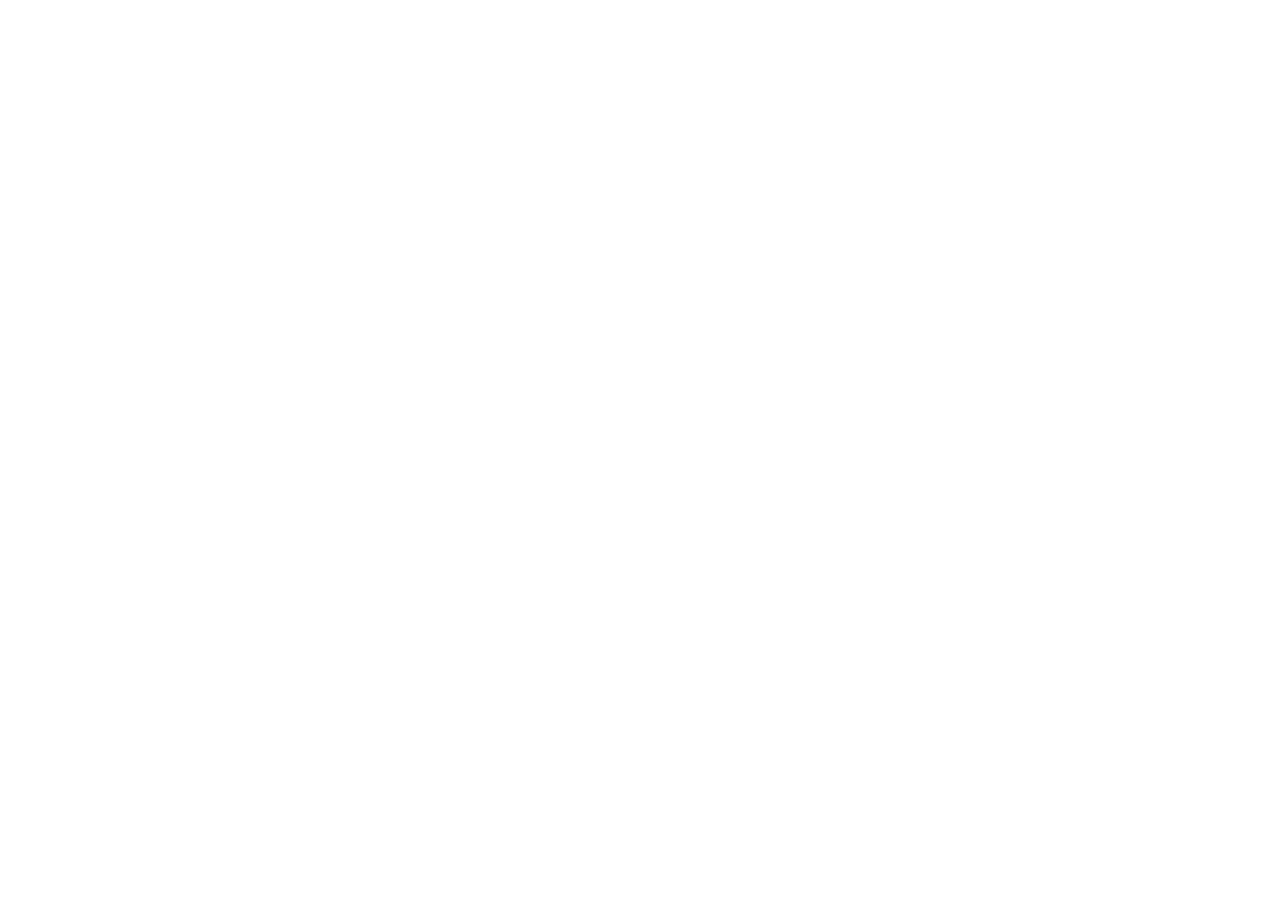
==== index.html @ 4bc70b87 "初始化大事件" ====
<!DOCTYPE html>
<html lang="en">

<head>
    <meta charset="UTF-8">
    <meta name="viewport" content="width=device-width, initial-scale=1.0">
    <title>Document</title>
</head>

<body>

</body>

</html>
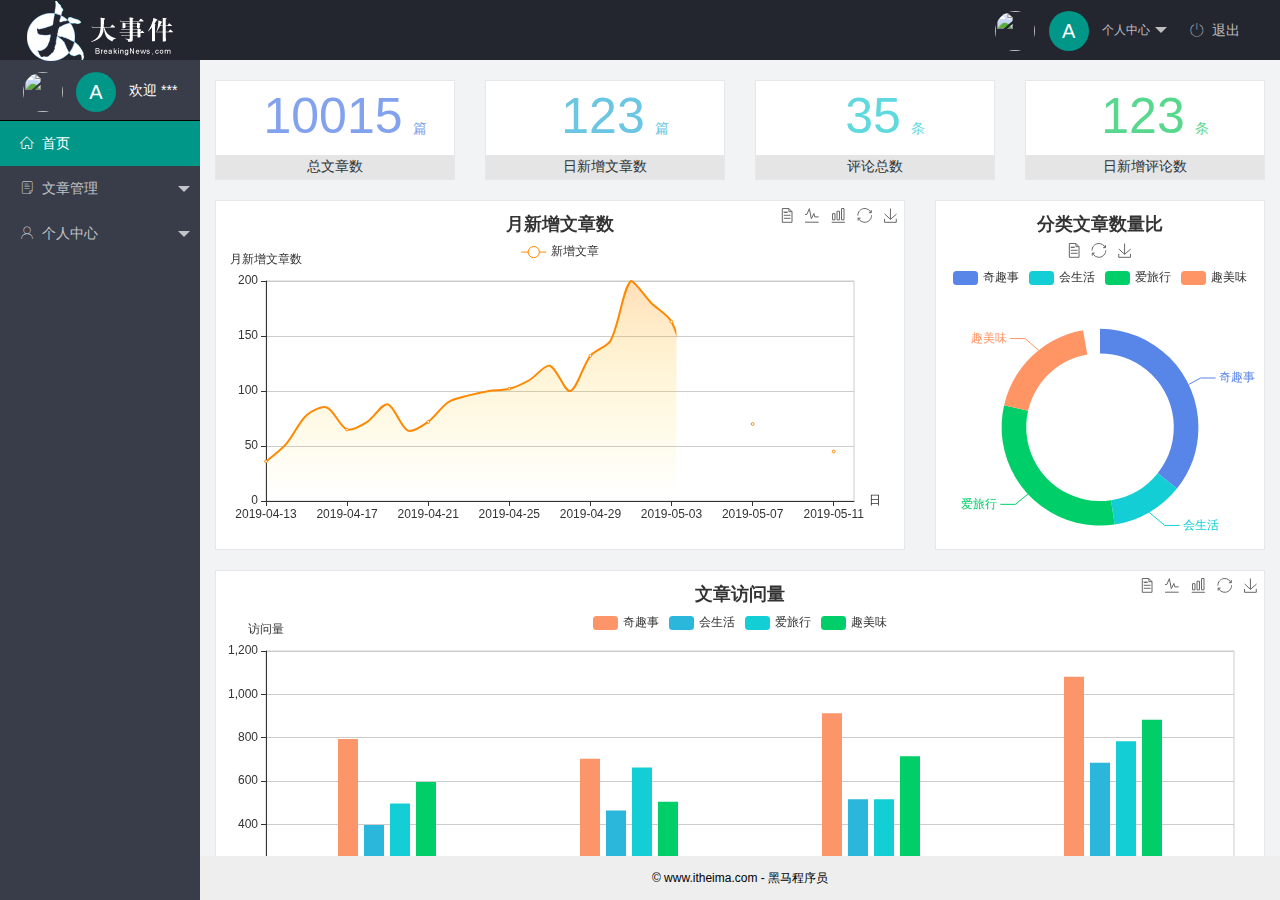
==== commit e1330668: "主页功能完成" ====
--- a/index.html
+++ b/index.html
@@ -1,14 +1,94 @@
 <!DOCTYPE html>
-<html lang="en">
+<html>
 
 <head>
-    <meta charset="UTF-8">
-    <meta name="viewport" content="width=device-width, initial-scale=1.0">
-    <title>Document</title>
+    <meta charset="utf-8">
+    <meta name="viewport" content="width=device-width, initial-scale=1, maximum-scale=1">
+    <title>layout 后台大布局 - Layui</title>
+    <link rel="stylesheet" href="/assets/fonts/iconfont.css">
+    <link rel="stylesheet" href="/assets/lib/layui/css/layui.css">
+    <link rel="stylesheet" href="/assets/css/index.css">
 </head>
 
-<body>
+<body class="layui-layout-body">
+    <div class="layui-layout layui-layout-admin">
+        <div class="layui-header">
+            <div class="layui-logo">
+                <img src="/assets/images/logo.png" alt="">
+            </div>
+            <!-- 头部区域（可配合layui已有的水平导航） -->
+            <ul class="layui-nav layui-layout-right">
+                <li class="layui-nav-item">
+                    <!-- 顶部头像区域 -->
+                    <a href="javascript:;" class="userinfo">
+                        <img src="http://t.cn/RCzsdCq" class="layui-nav-img">
+                        <span class="text-avatar">A</span> 个人中心
+                    </a>
+                    <dl class="layui-nav-child">
+                        <dd><a href="">基本资料</a></dd>
+                        <dd><a href="">更换头像</a></dd>
+                        <dd><a href="">重置密码</a></dd>
+                    </dl>
+                </li>
+                <li class="layui-nav-item">
+                    <a href="javascript:;" id="btnLogout"><span class="iconfont icon-tuichu"></span>退出</a>
+                </li>
+            </ul>
+        </div>
 
+        <div class="layui-side layui-bg-black">
+            <div class="layui-side-scroll">
+                <!-- 左侧导航区域（可配合layui已有的垂直导航） -->
+                <ul class="layui-nav layui-nav-tree" lay-shrink="all">
+                    <!-- 侧边栏头像区域 -->
+                    <div class="userinfo">
+                        <img src="http://t.cn/RCzsdCq" class="layui-nav-img">
+                        <span class="text-avatar">A</span>
+                        <span id="welcome">欢迎 ***</span>
+                    </div>
+                    <li class="layui-nav-item layui-this">
+                        <a href="/home/dashboard.html" target="fm">
+                            <span class="iconfont icon-home"></span>首页
+                        </a>
+                    </li>
+                    <li class="layui-nav-item">
+                        <a class="" href="javascript:;"><span class="iconfont icon-16"></span>文章管理</a>
+                        <dl class="layui-nav-child">
+                            <dd><a href="javascript:;"><i class="layui-icon layui-icon-app"></i>文章类别</a></dd>
+                            <dd><a href="javascript:;"><i class="layui-icon layui-icon-app"></i>文章列表</a></dd>
+                            <dd><a href="javascript:;"><i class="layui-icon layui-icon-app"></i>发表文章</a></dd>
+                        </dl>
+                    </li>
+                    <li class="layui-nav-item">
+                        <a href="javascript:;"><span class="iconfont icon-user"></span>个人中心</a>
+                        <dl class="layui-nav-child">
+                            <dd><a href="javascript:;"><i class="layui-icon layui-icon-app"></i>基本资料</a></dd>
+                            <dd><a href="javascript:;"><i class="layui-icon layui-icon-app"></i>更换头像</a></dd>
+                            <dd><a href="javascript:;"><i class="layui-icon layui-icon-app"></i>重置密码</a></dd>
+                        </dl>
+                    </li>
+                </ul>
+            </div>
+        </div>
+
+        <div class="layui-body">
+            <!-- 内容主体区域 -->
+            <iframe name="fm" src="/home/dashboard.html" frameborder="0"></iframe>
+        </div>
+
+        <div class="layui-footer">
+            <!-- 底部固定区域 -->
+            © www.itheima.com - 黑马程序员
+        </div>
+    </div>
+    <!-- 引入layui的js -->
+    <script src="/assets/lib/layui/layui.all.js"></script>
+    <!-- 引入jquery的js -->
+    <script src="/assets/lib/jquery.js"></script>
+    <!-- 引入baseAPI.js -->
+    <script src="/assets/js/baseAPI.js"></script>
+    <!-- 引入自己的js -->
+    <script src="/assets/js/index.js"></script>
 </body>
 
 </html>--- a/assets/fonts/iconfont.css
+++ b/assets/fonts/iconfont.css
@@ -0,0 +1,37 @@
+@font-face {font-family: "iconfont";
+  src: url('iconfont.eot?t=1576139966484'); /* IE9 */
+  src: url('iconfont.eot?t=1576139966484#iefix') format('embedded-opentype'), /* IE6-IE8 */
+  url('[data-uri]') format('woff2'),
+  url('iconfont.woff?t=1576139966484') format('woff'),
+  url('iconfont.ttf?t=1576139966484') format('truetype'), /* chrome, firefox, opera, Safari, Android, iOS 4.2+ */
+  url('iconfont.svg?t=1576139966484#iconfont') format('svg'); /* iOS 4.1- */
+}
+
+.iconfont {
+  font-family: "iconfont" !important;
+  font-size: 16px;
+  font-style: normal;
+  -webkit-font-smoothing: antialiased;
+  -moz-osx-font-smoothing: grayscale;
+}
+
+.icon-home:before {
+  content: "\e6a9";
+}
+
+.icon-user:before {
+  content: "\e614";
+}
+
+.icon-pinglun:before {
+  content: "\e616";
+}
+
+.icon-tuichu:before {
+  content: "\e865";
+}
+
+.icon-16:before {
+  content: "\e615";
+}
+
--- a/assets/lib/layui/css/layui.css
+++ b/assets/lib/layui/css/layui.css
@@ -0,0 +1,2 @@
+/** layui-v2.5.5 MIT License By https://www.layui.com */
+ .layui-inline,img{display:inline-block;vertical-align:middle}h1,h2,h3,h4,h5,h6{font-weight:400}.layui-edge,.layui-header,.layui-inline,.layui-main{position:relative}.layui-body,.layui-edge,.layui-elip{overflow:hidden}.layui-btn,.layui-edge,.layui-inline,img{vertical-align:middle}.layui-btn,.layui-disabled,.layui-icon,.layui-unselect{-moz-user-select:none;-webkit-user-select:none;-ms-user-select:none}.layui-elip,.layui-form-checkbox span,.layui-form-pane .layui-form-label{text-overflow:ellipsis;white-space:nowrap}.layui-breadcrumb,.layui-tree-btnGroup{visibility:hidden}blockquote,body,button,dd,div,dl,dt,form,h1,h2,h3,h4,h5,h6,input,li,ol,p,pre,td,textarea,th,ul{margin:0;padding:0;-webkit-tap-highlight-color:rgba(0,0,0,0)}a:active,a:hover{outline:0}img{border:none}li{list-style:none}table{border-collapse:collapse;border-spacing:0}h4,h5,h6{font-size:100%}button,input,optgroup,option,select,textarea{font-family:inherit;font-size:inherit;font-style:inherit;font-weight:inherit;outline:0}pre{white-space:pre-wrap;white-space:-moz-pre-wrap;white-space:-pre-wrap;white-space:-o-pre-wrap;word-wrap:break-word}body{line-height:24px;font:14px Helvetica Neue,Helvetica,PingFang SC,Tahoma,Arial,sans-serif}hr{height:1px;margin:10px 0;border:0;clear:both}a{color:#333;text-decoration:none}a:hover{color:#777}a cite{font-style:normal;*cursor:pointer}.layui-border-box,.layui-border-box *{box-sizing:border-box}.layui-box,.layui-box *{box-sizing:content-box}.layui-clear{clear:both;*zoom:1}.layui-clear:after{content:'\20';clear:both;*zoom:1;display:block;height:0}.layui-inline{*display:inline;*zoom:1}.layui-edge{display:inline-block;width:0;height:0;border-width:6px;border-style:dashed;border-color:transparent}.layui-edge-top{top:-4px;border-bottom-color:#999;border-bottom-style:solid}.layui-edge-right{border-left-color:#999;border-left-style:solid}.layui-edge-bottom{top:2px;border-top-color:#999;border-top-style:solid}.layui-edge-left{border-right-color:#999;border-right-style:solid}.layui-disabled,.layui-disabled:hover{color:#d2d2d2!important;cursor:not-allowed!important}.layui-circle{border-radius:100%}.layui-show{display:block!important}.layui-hide{display:none!important}@font-face{font-family:layui-icon;src:url(../font/iconfont.eot?v=250);src:url(../font/iconfont.eot?v=250#iefix) format('embedded-opentype'),url(../font/iconfont.woff2?v=250) format('woff2'),url(../font/iconfont.woff?v=250) format('woff'),url(../font/iconfont.ttf?v=250) format('truetype'),url(../font/iconfont.svg?v=250#layui-icon) format('svg')}.layui-icon{font-family:layui-icon!important;font-size:16px;font-style:normal;-webkit-font-smoothing:antialiased;-moz-osx-font-smoothing:grayscale}.layui-icon-reply-fill:before{content:"\e611"}.layui-icon-set-fill:before{content:"\e614"}.layui-icon-menu-fill:before{content:"\e60f"}.layui-icon-search:before{content:"\e615"}.layui-icon-share:before{content:"\e641"}.layui-icon-set-sm:before{content:"\e620"}.layui-icon-engine:before{content:"\e628"}.layui-icon-close:before{content:"\1006"}.layui-icon-close-fill:before{content:"\1007"}.layui-icon-chart-screen:before{content:"\e629"}.layui-icon-star:before{content:"\e600"}.layui-icon-circle-dot:before{content:"\e617"}.layui-icon-chat:before{content:"\e606"}.layui-icon-release:before{content:"\e609"}.layui-icon-list:before{content:"\e60a"}.layui-icon-chart:before{content:"\e62c"}.layui-icon-ok-circle:before{content:"\1005"}.layui-icon-layim-theme:before{content:"\e61b"}.layui-icon-table:before{content:"\e62d"}.layui-icon-right:before{content:"\e602"}.layui-icon-left:before{content:"\e603"}.layui-icon-cart-simple:before{content:"\e698"}.layui-icon-face-cry:before{content:"\e69c"}.layui-icon-face-smile:before{content:"\e6af"}.layui-icon-survey:before{content:"\e6b2"}.layui-icon-tree:before{content:"\e62e"}.layui-icon-upload-circle:before{content:"\e62f"}.layui-icon-add-circle:before{content:"\e61f"}.layui-icon-download-circle:before{content:"\e601"}.layui-icon-templeate-1:before{content:"\e630"}.layui-icon-util:before{content:"\e631"}.layui-icon-face-surprised:before{content:"\e664"}.layui-icon-edit:before{content:"\e642"}.layui-icon-speaker:before{content:"\e645"}.layui-icon-down:before{content:"\e61a"}.layui-icon-file:before{content:"\e621"}.layui-icon-layouts:before{content:"\e632"}.layui-icon-rate-half:before{content:"\e6c9"}.layui-icon-add-circle-fine:before{content:"\e608"}.layui-icon-prev-circle:before{content:"\e633"}.layui-icon-read:before{content:"\e705"}.layui-icon-404:before{content:"\e61c"}.layui-icon-carousel:before{content:"\e634"}.layui-icon-help:before{content:"\e607"}.layui-icon-code-circle:before{content:"\e635"}.layui-icon-water:before{content:"\e636"}.layui-icon-username:before{content:"\e66f"}.layui-icon-find-fill:before{content:"\e670"}.layui-icon-about:before{content:"\e60b"}.layui-icon-location:before{content:"\e715"}.layui-icon-up:before{content:"\e619"}.layui-icon-pause:before{content:"\e651"}.layui-icon-date:before{content:"\e637"}.layui-icon-layim-uploadfile:before{content:"\e61d"}.layui-icon-delete:before{content:"\e640"}.layui-icon-play:before{content:"\e652"}.layui-icon-top:before{content:"\e604"}.layui-icon-friends:before{content:"\e612"}.layui-icon-refresh-3:before{content:"\e9aa"}.layui-icon-ok:before{content:"\e605"}.layui-icon-layer:before{content:"\e638"}.layui-icon-face-smile-fine:before{content:"\e60c"}.layui-icon-dollar:before{content:"\e659"}.layui-icon-group:before{content:"\e613"}.layui-icon-layim-download:before{content:"\e61e"}.layui-icon-picture-fine:before{content:"\e60d"}.layui-icon-link:before{content:"\e64c"}.layui-icon-diamond:before{content:"\e735"}.layui-icon-log:before{content:"\e60e"}.layui-icon-rate-solid:before{content:"\e67a"}.layui-icon-fonts-del:before{content:"\e64f"}.layui-icon-unlink:before{content:"\e64d"}.layui-icon-fonts-clear:before{content:"\e639"}.layui-icon-triangle-r:before{content:"\e623"}.layui-icon-circle:before{content:"\e63f"}.layui-icon-radio:before{content:"\e643"}.layui-icon-align-center:before{content:"\e647"}.layui-icon-align-right:before{content:"\e648"}.layui-icon-align-left:before{content:"\e649"}.layui-icon-loading-1:before{content:"\e63e"}.layui-icon-return:before{content:"\e65c"}.layui-icon-fonts-strong:before{content:"\e62b"}.layui-icon-upload:before{content:"\e67c"}.layui-icon-dialogue:before{content:"\e63a"}.layui-icon-video:before{content:"\e6ed"}.layui-icon-headset:before{content:"\e6fc"}.layui-icon-cellphone-fine:before{content:"\e63b"}.layui-icon-add-1:before{content:"\e654"}.layui-icon-face-smile-b:before{content:"\e650"}.layui-icon-fonts-html:before{content:"\e64b"}.layui-icon-form:before{content:"\e63c"}.layui-icon-cart:before{content:"\e657"}.layui-icon-camera-fill:before{content:"\e65d"}.layui-icon-tabs:before{content:"\e62a"}.layui-icon-fonts-code:before{content:"\e64e"}.layui-icon-fire:before{content:"\e756"}.layui-icon-set:before{content:"\e716"}.layui-icon-fonts-u:before{content:"\e646"}.layui-icon-triangle-d:before{content:"\e625"}.layui-icon-tips:before{content:"\e702"}.layui-icon-picture:before{content:"\e64a"}.layui-icon-more-vertical:before{content:"\e671"}.layui-icon-flag:before{content:"\e66c"}.layui-icon-loading:before{content:"\e63d"}.layui-icon-fonts-i:before{content:"\e644"}.layui-icon-refresh-1:before{content:"\e666"}.layui-icon-rmb:before{content:"\e65e"}.layui-icon-home:before{content:"\e68e"}.layui-icon-user:before{content:"\e770"}.layui-icon-notice:before{content:"\e667"}.layui-icon-login-weibo:before{content:"\e675"}.layui-icon-voice:before{content:"\e688"}.layui-icon-upload-drag:before{content:"\e681"}.layui-icon-login-qq:before{content:"\e676"}.layui-icon-snowflake:before{content:"\e6b1"}.layui-icon-file-b:before{content:"\e655"}.layui-icon-template:before{content:"\e663"}.layui-icon-auz:before{content:"\e672"}.layui-icon-console:before{content:"\e665"}.layui-icon-app:before{content:"\e653"}.layui-icon-prev:before{content:"\e65a"}.layui-icon-website:before{content:"\e7ae"}.layui-icon-next:before{content:"\e65b"}.layui-icon-component:before{content:"\e857"}.layui-icon-more:before{content:"\e65f"}.layui-icon-login-wechat:before{content:"\e677"}.layui-icon-shrink-right:before{content:"\e668"}.layui-icon-spread-left:before{content:"\e66b"}.layui-icon-camera:before{content:"\e660"}.layui-icon-note:before{content:"\e66e"}.layui-icon-refresh:before{content:"\e669"}.layui-icon-female:before{content:"\e661"}.layui-icon-male:before{content:"\e662"}.layui-icon-password:before{content:"\e673"}.layui-icon-senior:before{content:"\e674"}.layui-icon-theme:before{content:"\e66a"}.layui-icon-tread:before{content:"\e6c5"}.layui-icon-praise:before{content:"\e6c6"}.layui-icon-star-fill:before{content:"\e658"}.layui-icon-rate:before{content:"\e67b"}.layui-icon-template-1:before{content:"\e656"}.layui-icon-vercode:before{content:"\e679"}.layui-icon-cellphone:before{content:"\e678"}.layui-icon-screen-full:before{content:"\e622"}.layui-icon-screen-restore:before{content:"\e758"}.layui-icon-cols:before{content:"\e610"}.layui-icon-export:before{content:"\e67d"}.layui-icon-print:before{content:"\e66d"}.layui-icon-slider:before{content:"\e714"}.layui-icon-addition:before{content:"\e624"}.layui-icon-subtraction:before{content:"\e67e"}.layui-icon-service:before{content:"\e626"}.layui-icon-transfer:before{content:"\e691"}.layui-main{width:1140px;margin:0 auto}.layui-header{z-index:1000;height:60px}.layui-header a:hover{transition:all .5s;-webkit-transition:all .5s}.layui-side{position:fixed;left:0;top:0;bottom:0;z-index:999;width:200px;overflow-x:hidden}.layui-side-scroll{position:relative;width:220px;height:100%;overflow-x:hidden}.layui-body{position:absolute;left:200px;right:0;top:0;bottom:0;z-index:998;width:auto;overflow-y:auto;box-sizing:border-box}.layui-layout-body{overflow:hidden}.layui-layout-admin .layui-header{background-color:#23262E}.layui-layout-admin .layui-side{top:60px;width:200px;overflow-x:hidden}.layui-layout-admin .layui-body{position:fixed;top:60px;bottom:44px}.layui-layout-admin .layui-main{width:auto;margin:0 15px}.layui-layout-admin .layui-footer{position:fixed;left:200px;right:0;bottom:0;height:44px;line-height:44px;padding:0 15px;background-color:#eee}.layui-layout-admin .layui-logo{position:absolute;left:0;top:0;width:200px;height:100%;line-height:60px;text-align:center;color:#009688;font-size:16px}.layui-layout-admin .layui-header .layui-nav{background:0 0}.layui-layout-left{position:absolute!important;left:200px;top:0}.layui-layout-right{position:absolute!important;right:0;top:0}.layui-container{position:relative;margin:0 auto;padding:0 15px;box-sizing:border-box}.layui-fluid{position:relative;margin:0 auto;padding:0 15px}.layui-row:after,.layui-row:before{content:'';display:block;clear:both}.layui-col-lg1,.layui-col-lg10,.layui-col-lg11,.layui-col-lg12,.layui-col-lg2,.layui-col-lg3,.layui-col-lg4,.layui-col-lg5,.layui-col-lg6,.layui-col-lg7,.layui-col-lg8,.layui-col-lg9,.layui-col-md1,.layui-col-md10,.layui-col-md11,.layui-col-md12,.layui-col-md2,.layui-col-md3,.layui-col-md4,.layui-col-md5,.layui-col-md6,.layui-col-md7,.layui-col-md8,.layui-col-md9,.layui-col-sm1,.layui-col-sm10,.layui-col-sm11,.layui-col-sm12,.layui-col-sm2,.layui-col-sm3,.layui-col-sm4,.layui-col-sm5,.layui-col-sm6,.layui-col-sm7,.layui-col-sm8,.layui-col-sm9,.layui-col-xs1,.layui-col-xs10,.layui-col-xs11,.layui-col-xs12,.layui-col-xs2,.layui-col-xs3,.layui-col-xs4,.layui-col-xs5,.layui-col-xs6,.layui-col-xs7,.layui-col-xs8,.layui-col-xs9{position:relative;display:block;box-sizing:border-box}.layui-col-xs1,.layui-col-xs10,.layui-col-xs11,.layui-col-xs12,.layui-col-xs2,.layui-col-xs3,.layui-col-xs4,.layui-col-xs5,.layui-col-xs6,.layui-col-xs7,.layui-col-xs8,.layui-col-xs9{float:left}.layui-col-xs1{width:8.33333333%}.layui-col-xs2{width:16.66666667%}.layui-col-xs3{width:25%}.layui-col-xs4{width:33.33333333%}.layui-col-xs5{width:41.66666667%}.layui-col-xs6{width:50%}.layui-col-xs7{width:58.33333333%}.layui-col-xs8{width:66.66666667%}.layui-col-xs9{width:75%}.layui-col-xs10{width:83.33333333%}.layui-col-xs11{width:91.66666667%}.layui-col-xs12{width:100%}.layui-col-xs-offset1{margin-left:8.33333333%}.layui-col-xs-offset2{margin-left:16.66666667%}.layui-col-xs-offset3{margin-left:25%}.layui-col-xs-offset4{margin-left:33.33333333%}.layui-col-xs-offset5{margin-left:41.66666667%}.layui-col-xs-offset6{margin-left:50%}.layui-col-xs-offset7{margin-left:58.33333333%}.layui-col-xs-offset8{margin-left:66.66666667%}.layui-col-xs-offset9{margin-left:75%}.layui-col-xs-offset10{margin-left:83.33333333%}.layui-col-xs-offset11{margin-left:91.66666667%}.layui-col-xs-offset12{margin-left:100%}@media screen and (max-width:768px){.layui-hide-xs{display:none!important}.layui-show-xs-block{display:block!important}.layui-show-xs-inline{display:inline!important}.layui-show-xs-inline-block{display:inline-block!important}}@media screen and (min-width:768px){.layui-container{width:750px}.layui-hide-sm{display:none!important}.layui-show-sm-block{display:block!important}.layui-show-sm-inline{display:inline!important}.layui-show-sm-inline-block{display:inline-block!important}.layui-col-sm1,.layui-col-sm10,.layui-col-sm11,.layui-col-sm12,.layui-col-sm2,.layui-col-sm3,.layui-col-sm4,.layui-col-sm5,.layui-col-sm6,.layui-col-sm7,.layui-col-sm8,.layui-col-sm9{float:left}.layui-col-sm1{width:8.33333333%}.layui-col-sm2{width:16.66666667%}.layui-col-sm3{width:25%}.layui-col-sm4{width:33.33333333%}.layui-col-sm5{width:41.66666667%}.layui-col-sm6{width:50%}.layui-col-sm7{width:58.33333333%}.layui-col-sm8{width:66.66666667%}.layui-col-sm9{width:75%}.layui-col-sm10{width:83.33333333%}.layui-col-sm11{width:91.66666667%}.layui-col-sm12{width:100%}.layui-col-sm-offset1{margin-left:8.33333333%}.layui-col-sm-offset2{margin-left:16.66666667%}.layui-col-sm-offset3{margin-left:25%}.layui-col-sm-offset4{margin-left:33.33333333%}.layui-col-sm-offset5{margin-left:41.66666667%}.layui-col-sm-offset6{margin-left:50%}.layui-col-sm-offset7{margin-left:58.33333333%}.layui-col-sm-offset8{margin-left:66.66666667%}.layui-col-sm-offset9{margin-left:75%}.layui-col-sm-offset10{margin-left:83.33333333%}.layui-col-sm-offset11{margin-left:91.66666667%}.layui-col-sm-offset12{margin-left:100%}}@media screen and (min-width:992px){.layui-container{width:970px}.layui-hide-md{display:none!important}.layui-show-md-block{display:block!important}.layui-show-md-inline{display:inline!important}.layui-show-md-inline-block{display:inline-block!important}.layui-col-md1,.layui-col-md10,.layui-col-md11,.layui-col-md12,.layui-col-md2,.layui-col-md3,.layui-col-md4,.layui-col-md5,.layui-col-md6,.layui-col-md7,.layui-col-md8,.layui-col-md9{float:left}.layui-col-md1{width:8.33333333%}.layui-col-md2{width:16.66666667%}.layui-col-md3{width:25%}.layui-col-md4{width:33.33333333%}.layui-col-md5{width:41.66666667%}.layui-col-md6{width:50%}.layui-col-md7{width:58.33333333%}.layui-col-md8{width:66.66666667%}.layui-col-md9{width:75%}.layui-col-md10{width:83.33333333%}.layui-col-md11{width:91.66666667%}.layui-col-md12{width:100%}.layui-col-md-offset1{margin-left:8.33333333%}.layui-col-md-offset2{margin-left:16.66666667%}.layui-col-md-offset3{margin-left:25%}.layui-col-md-offset4{margin-left:33.33333333%}.layui-col-md-offset5{margin-left:41.66666667%}.layui-col-md-offset6{margin-left:50%}.layui-col-md-offset7{margin-left:58.33333333%}.layui-col-md-offset8{margin-left:66.66666667%}.layui-col-md-offset9{margin-left:75%}.layui-col-md-offset10{margin-left:83.33333333%}.layui-col-md-offset11{margin-left:91.66666667%}.layui-col-md-offset12{margin-left:100%}}@media screen and (min-width:1200px){.layui-container{width:1170px}.layui-hide-lg{display:none!important}.layui-show-lg-block{display:block!important}.layui-show-lg-inline{display:inline!important}.layui-show-lg-inline-block{display:inline-block!important}.layui-col-lg1,.layui-col-lg10,.layui-col-lg11,.layui-col-lg12,.layui-col-lg2,.layui-col-lg3,.layui-col-lg4,.layui-col-lg5,.layui-col-lg6,.layui-col-lg7,.layui-col-lg8,.layui-col-lg9{float:left}.layui-col-lg1{width:8.33333333%}.layui-col-lg2{width:16.66666667%}.layui-col-lg3{width:25%}.layui-col-lg4{width:33.33333333%}.layui-col-lg5{width:41.66666667%}.layui-col-lg6{width:50%}.layui-col-lg7{width:58.33333333%}.layui-col-lg8{width:66.66666667%}.layui-col-lg9{width:75%}.layui-col-lg10{width:83.33333333%}.layui-col-lg11{width:91.66666667%}.layui-col-lg12{width:100%}.layui-col-lg-offset1{margin-left:8.33333333%}.layui-col-lg-offset2{margin-left:16.66666667%}.layui-col-lg-offset3{margin-left:25%}.layui-col-lg-offset4{margin-left:33.33333333%}.layui-col-lg-offset5{margin-left:41.66666667%}.layui-col-lg-offset6{margin-left:50%}.layui-col-lg-offset7{margin-left:58.33333333%}.layui-col-lg-offset8{margin-left:66.66666667%}.layui-col-lg-offset9{margin-left:75%}.layui-col-lg-offset10{margin-left:83.33333333%}.layui-col-lg-offset11{margin-left:91.66666667%}.layui-col-lg-offset12{margin-left:100%}}.layui-col-space1{margin:-.5px}.layui-col-space1>*{padding:.5px}.layui-col-space3{margin:-1.5px}.layui-col-space3>*{padding:1.5px}.layui-col-space5{margin:-2.5px}.layui-col-space5>*{padding:2.5px}.layui-col-space8{margin:-3.5px}.layui-col-space8>*{padding:3.5px}.layui-col-space10{margin:-5px}.layui-col-space10>*{padding:5px}.layui-col-space12{margin:-6px}.layui-col-space12>*{padding:6px}.layui-col-space15{margin:-7.5px}.layui-col-space15>*{padding:7.5px}.layui-col-space18{margin:-9px}.layui-col-space18>*{padding:9px}.layui-col-space20{margin:-10px}.layui-col-space20>*{padding:10px}.layui-col-space22{margin:-11px}.layui-col-space22>*{padding:11px}.layui-col-space25{margin:-12.5px}.layui-col-space25>*{padding:12.5px}.layui-col-space30{margin:-15px}.layui-col-space30>*{padding:15px}.layui-btn,.layui-input,.layui-select,.layui-textarea,.layui-upload-button{outline:0;-webkit-appearance:none;transition:all .3s;-webkit-transition:all .3s;box-sizing:border-box}.layui-elem-quote{margin-bottom:10px;padding:15px;line-height:22px;border-left:5px solid #009688;border-radius:0 2px 2px 0;background-color:#f2f2f2}.layui-quote-nm{border-style:solid;border-width:1px 1px 1px 5px;background:0 0}.layui-elem-field{margin-bottom:10px;padding:0;border-width:1px;border-style:solid}.layui-elem-field legend{margin-left:20px;padding:0 10px;font-size:20px;font-weight:300}.layui-field-title{margin:10px 0 20px;border-width:1px 0 0}.layui-field-box{padding:10px 15px}.layui-field-title .layui-field-box{padding:10px 0}.layui-progress{position:relative;height:6px;border-radius:20px;background-color:#e2e2e2}.layui-progress-bar{position:absolute;left:0;top:0;width:0;max-width:100%;height:6px;border-radius:20px;text-align:right;background-color:#5FB878;transition:all .3s;-webkit-transition:all .3s}.layui-progress-big,.layui-progress-big .layui-progress-bar{height:18px;line-height:18px}.layui-progress-text{position:relative;top:-20px;line-height:18px;font-size:12px;color:#666}.layui-progress-big .layui-progress-text{position:static;padding:0 10px;color:#fff}.layui-collapse{border-width:1px;border-style:solid;border-radius:2px}.layui-colla-content,.layui-colla-item{border-top-width:1px;border-top-style:solid}.layui-colla-item:first-child{border-top:none}.layui-colla-title{position:relative;height:42px;line-height:42px;padding:0 15px 0 35px;color:#333;background-color:#f2f2f2;cursor:pointer;font-size:14px;overflow:hidden}.layui-colla-content{display:none;padding:10px 15px;line-height:22px;color:#666}.layui-colla-icon{position:absolute;left:15px;top:0;font-size:14px}.layui-card{margin-bottom:15px;border-radius:2px;background-color:#fff;box-shadow:0 1px 2px 0 rgba(0,0,0,.05)}.layui-card:last-child{margin-bottom:0}.layui-card-header{position:relative;height:42px;line-height:42px;padding:0 15px;border-bottom:1px solid #f6f6f6;color:#333;border-radius:2px 2px 0 0;font-size:14px}.layui-bg-black,.layui-bg-blue,.layui-bg-cyan,.layui-bg-green,.layui-bg-orange,.layui-bg-red{color:#fff!important}.layui-card-body{position:relative;padding:10px 15px;line-height:24px}.layui-card-body[pad15]{padding:15px}.layui-card-body[pad20]{padding:20px}.layui-card-body .layui-table{margin:5px 0}.layui-card .layui-tab{margin:0}.layui-panel-window{position:relative;padding:15px;border-radius:0;border-top:5px solid #E6E6E6;background-color:#fff}.layui-auxiliar-moving{position:fixed;left:0;right:0;top:0;bottom:0;width:100%;height:100%;background:0 0;z-index:9999999999}.layui-form-label,.layui-form-mid,.layui-form-select,.layui-input-block,.layui-input-inline,.layui-textarea{position:relative}.layui-bg-red{background-color:#FF5722!important}.layui-bg-orange{background-color:#FFB800!important}.layui-bg-green{background-color:#009688!important}.layui-bg-cyan{background-color:#2F4056!important}.layui-bg-blue{background-color:#1E9FFF!important}.layui-bg-black{background-color:#393D49!important}.layui-bg-gray{background-color:#eee!important;color:#666!important}.layui-badge-rim,.layui-colla-content,.layui-colla-item,.layui-collapse,.layui-elem-field,.layui-form-pane .layui-form-item[pane],.layui-form-pane .layui-form-label,.layui-input,.layui-layedit,.layui-layedit-tool,.layui-quote-nm,.layui-select,.layui-tab-bar,.layui-tab-card,.layui-tab-title,.layui-tab-title .layui-this:after,.layui-textarea{border-color:#e6e6e6}.layui-timeline-item:before,hr{background-color:#e6e6e6}.layui-text{line-height:22px;font-size:14px;color:#666}.layui-text h1,.layui-text h2,.layui-text h3{font-weight:500;color:#333}.layui-text h1{font-size:30px}.layui-text h2{font-size:24px}.layui-text h3{font-size:18px}.layui-text a:not(.layui-btn){color:#01AAED}.layui-text a:not(.layui-btn):hover{text-decoration:underline}.layui-text ul{padding:5px 0 5px 15px}.layui-text ul li{margin-top:5px;list-style-type:disc}.layui-text em,.layui-word-aux{color:#999!important;padding:0 5px!important}.layui-btn{display:inline-block;height:38px;line-height:38px;padding:0 18px;background-color:#009688;color:#fff;white-space:nowrap;text-align:center;font-size:14px;border:none;border-radius:2px;cursor:pointer}.layui-btn:hover{opacity:.8;filter:alpha(opacity=80);color:#fff}.layui-btn:active{opacity:1;filter:alpha(opacity=100)}.layui-btn+.layui-btn{margin-left:10px}.layui-btn-container{font-size:0}.layui-btn-container .layui-btn{margin-right:10px;margin-bottom:10px}.layui-btn-container .layui-btn+.layui-btn{margin-left:0}.layui-table .layui-btn-container .layui-btn{margin-bottom:9px}.layui-btn-radius{border-radius:100px}.layui-btn .layui-icon{margin-right:3px;font-size:18px;vertical-align:bottom;vertical-align:middle\9}.layui-btn-primary{border:1px solid #C9C9C9;background-color:#fff;color:#555}.layui-btn-primary:hover{border-color:#009688;color:#333}.layui-btn-normal{background-color:#1E9FFF}.layui-btn-warm{background-color:#FFB800}.layui-btn-danger{background-color:#FF5722}.layui-btn-checked{background-color:#5FB878}.layui-btn-disabled,.layui-btn-disabled:active,.layui-btn-disabled:hover{border:1px solid #e6e6e6;background-color:#FBFBFB;color:#C9C9C9;cursor:not-allowed;opacity:1}.layui-btn-lg{height:44px;line-height:44px;padding:0 25px;font-size:16px}.layui-btn-sm{height:30px;line-height:30px;padding:0 10px;font-size:12px}.layui-btn-sm i{font-size:16px!important}.layui-btn-xs{height:22px;line-height:22px;padding:0 5px;font-size:12px}.layui-btn-xs i{font-size:14px!important}.layui-btn-group{display:inline-block;vertical-align:middle;font-size:0}.layui-btn-group .layui-btn{margin-left:0!important;margin-right:0!important;border-left:1px solid rgba(255,255,255,.5);border-radius:0}.layui-btn-group .layui-btn-primary{border-left:none}.layui-btn-group .layui-btn-primary:hover{border-color:#C9C9C9;color:#009688}.layui-btn-group .layui-btn:first-child{border-left:none;border-radius:2px 0 0 2px}.layui-btn-group .layui-btn-primary:first-child{border-left:1px solid #c9c9c9}.layui-btn-group .layui-btn:last-child{border-radius:0 2px 2px 0}.layui-btn-group .layui-btn+.layui-btn{margin-left:0}.layui-btn-group+.layui-btn-group{margin-left:10px}.layui-btn-fluid{width:100%}.layui-input,.layui-select,.layui-textarea{height:38px;line-height:1.3;line-height:38px\9;border-width:1px;border-style:solid;background-color:#fff;border-radius:2px}.layui-input::-webkit-input-placeholder,.layui-select::-webkit-input-placeholder,.layui-textarea::-webkit-input-placeholder{line-height:1.3}.layui-input,.layui-textarea{display:block;width:100%;padding-left:10px}.layui-input:hover,.layui-textarea:hover{border-color:#D2D2D2!important}.layui-input:focus,.layui-textarea:focus{border-color:#C9C9C9!important}.layui-textarea{min-height:100px;height:auto;line-height:20px;padding:6px 10px;resize:vertical}.layui-select{padding:0 10px}.layui-form input[type=checkbox],.layui-form input[type=radio],.layui-form select{display:none}.layui-form [lay-ignore]{display:initial}.layui-form-item{margin-bottom:15px;clear:both;*zoom:1}.layui-form-item:after{content:'\20';clear:both;*zoom:1;display:block;height:0}.layui-form-label{float:left;display:block;padding:9px 15px;width:80px;font-weight:400;line-height:20px;text-align:right}.layui-form-label-col{display:block;float:none;padding:9px 0;line-height:20px;text-align:left}.layui-form-item .layui-inline{margin-bottom:5px;margin-right:10px}.layui-input-block{margin-left:110px;min-height:36px}.layui-input-inline{display:inline-block;vertical-align:middle}.layui-form-item .layui-input-inline{float:left;width:190px;margin-right:10px}.layui-form-text .layui-input-inline{width:auto}.layui-form-mid{float:left;display:block;padding:9px 0!important;line-height:20px;margin-right:10px}.layui-form-danger+.layui-form-select .layui-input,.layui-form-danger:focus{border-color:#FF5722!important}.layui-form-select .layui-input{padding-right:30px;cursor:pointer}.layui-form-select .layui-edge{position:absolute;right:10px;top:50%;margin-top:-3px;cursor:pointer;border-width:6px;border-top-color:#c2c2c2;border-top-style:solid;transition:all .3s;-webkit-transition:all .3s}.layui-form-select dl{display:none;position:absolute;left:0;top:42px;padding:5px 0;z-index:899;min-width:100%;border:1px solid #d2d2d2;max-height:300px;overflow-y:auto;background-color:#fff;border-radius:2px;box-shadow:0 2px 4px rgba(0,0,0,.12);box-sizing:border-box}.layui-form-select dl dd,.layui-form-select dl dt{padding:0 10px;line-height:36px;white-space:nowrap;overflow:hidden;text-overflow:ellipsis}.layui-form-select dl dt{font-size:12px;color:#999}.layui-form-select dl dd{cursor:pointer}.layui-form-select dl dd:hover{background-color:#f2f2f2;-webkit-transition:.5s all;transition:.5s all}.layui-form-select .layui-select-group dd{padding-left:20px}.layui-form-select dl dd.layui-select-tips{padding-left:10px!important;color:#999}.layui-form-select dl dd.layui-this{background-color:#5FB878;color:#fff}.layui-form-checkbox,.layui-form-select dl dd.layui-disabled{background-color:#fff}.layui-form-selected dl{display:block}.layui-form-checkbox,.layui-form-checkbox *,.layui-form-switch{display:inline-block;vertical-align:middle}.layui-form-selected .layui-edge{margin-top:-9px;-webkit-transform:rotate(180deg);transform:rotate(180deg);margin-top:-3px\9}:root .layui-form-selected .layui-edge{margin-top:-9px\0/IE9}.layui-form-selectup dl{top:auto;bottom:42px}.layui-select-none{margin:5px 0;text-align:center;color:#999}.layui-select-disabled .layui-disabled{border-color:#eee!important}.layui-select-disabled .layui-edge{border-top-color:#d2d2d2}.layui-form-checkbox{position:relative;height:30px;line-height:30px;margin-right:10px;padding-right:30px;cursor:pointer;font-size:0;-webkit-transition:.1s linear;transition:.1s linear;box-sizing:border-box}.layui-form-checkbox span{padding:0 10px;height:100%;font-size:14px;border-radius:2px 0 0 2px;background-color:#d2d2d2;color:#fff;overflow:hidden}.layui-form-checkbox:hover span{background-color:#c2c2c2}.layui-form-checkbox i{position:absolute;right:0;top:0;width:30px;height:28px;border:1px solid #d2d2d2;border-left:none;border-radius:0 2px 2px 0;color:#fff;font-size:20px;text-align:center}.layui-form-checkbox:hover i{border-color:#c2c2c2;color:#c2c2c2}.layui-form-checked,.layui-form-checked:hover{border-color:#5FB878}.layui-form-checked span,.layui-form-checked:hover span{background-color:#5FB878}.layui-form-checked i,.layui-form-checked:hover i{color:#5FB878}.layui-form-item .layui-form-checkbox{margin-top:4px}.layui-form-checkbox[lay-skin=primary]{height:auto!important;line-height:normal!important;min-width:18px;min-height:18px;border:none!important;margin-right:0;padding-left:28px;padding-right:0;background:0 0}.layui-form-checkbox[lay-skin=primary] span{padding-left:0;padding-right:15px;line-height:18px;background:0 0;color:#666}.layui-form-checkbox[lay-skin=primary] i{right:auto;left:0;width:16px;height:16px;line-height:16px;border:1px solid #d2d2d2;font-size:12px;border-radius:2px;background-color:#fff;-webkit-transition:.1s linear;transition:.1s linear}.layui-form-checkbox[lay-skin=primary]:hover i{border-color:#5FB878;color:#fff}.layui-form-checked[lay-skin=primary] i{border-color:#5FB878!important;background-color:#5FB878;color:#fff}.layui-checkbox-disbaled[lay-skin=primary] span{background:0 0!important;color:#c2c2c2}.layui-checkbox-disbaled[lay-skin=primary]:hover i{border-color:#d2d2d2}.layui-form-item .layui-form-checkbox[lay-skin=primary]{margin-top:10px}.layui-form-switch{position:relative;height:22px;line-height:22px;min-width:35px;padding:0 5px;margin-top:8px;border:1px solid #d2d2d2;border-radius:20px;cursor:pointer;background-color:#fff;-webkit-transition:.1s linear;transition:.1s linear}.layui-form-switch i{position:absolute;left:5px;top:3px;width:16px;height:16px;border-radius:20px;background-color:#d2d2d2;-webkit-transition:.1s linear;transition:.1s linear}.layui-form-switch em{position:relative;top:0;width:25px;margin-left:21px;padding:0!important;text-align:center!important;color:#999!important;font-style:normal!important;font-size:12px}.layui-form-onswitch{border-color:#5FB878;background-color:#5FB878}.layui-checkbox-disbaled,.layui-checkbox-disbaled i{border-color:#e2e2e2!important}.layui-form-onswitch i{left:100%;margin-left:-21px;background-color:#fff}.layui-form-onswitch em{margin-left:5px;margin-right:21px;color:#fff!important}.layui-checkbox-disbaled span{background-color:#e2e2e2!important}.layui-checkbox-disbaled:hover i{color:#fff!important}[lay-radio]{display:none}.layui-form-radio,.layui-form-radio *{display:inline-block;vertical-align:middle}.layui-form-radio{line-height:28px;margin:6px 10px 0 0;padding-right:10px;cursor:pointer;font-size:0}.layui-form-radio *{font-size:14px}.layui-form-radio>i{margin-right:8px;font-size:22px;color:#c2c2c2}.layui-form-radio>i:hover,.layui-form-radioed>i{color:#5FB878}.layui-radio-disbaled>i{color:#e2e2e2!important}.layui-form-pane .layui-form-label{width:110px;padding:8px 15px;height:38px;line-height:20px;border-width:1px;border-style:solid;border-radius:2px 0 0 2px;text-align:center;background-color:#FBFBFB;overflow:hidden;box-sizing:border-box}.layui-form-pane .layui-input-inline{margin-left:-1px}.layui-form-pane .layui-input-block{margin-left:110px;left:-1px}.layui-form-pane .layui-input{border-radius:0 2px 2px 0}.layui-form-pane .layui-form-text .layui-form-label{float:none;width:100%;border-radius:2px;box-sizing:border-box;text-align:left}.layui-form-pane .layui-form-text .layui-input-inline{display:block;margin:0;top:-1px;clear:both}.layui-form-pane .layui-form-text .layui-input-block{margin:0;left:0;top:-1px}.layui-form-pane .layui-form-text .layui-textarea{min-height:100px;border-radius:0 0 2px 2px}.layui-form-pane .layui-form-checkbox{margin:4px 0 4px 10px}.layui-form-pane .layui-form-radio,.layui-form-pane .layui-form-switch{margin-top:6px;margin-left:10px}.layui-form-pane .layui-form-item[pane]{position:relative;border-width:1px;border-style:solid}.layui-form-pane .layui-form-item[pane] .layui-form-label{position:absolute;left:0;top:0;height:100%;border-width:0 1px 0 0}.layui-form-pane .layui-form-item[pane] .layui-input-inline{margin-left:110px}@media screen and (max-width:450px){.layui-form-item .layui-form-label{text-overflow:ellipsis;overflow:hidden;white-space:nowrap}.layui-form-item .layui-inline{display:block;margin-right:0;margin-bottom:20px;clear:both}.layui-form-item .layui-inline:after{content:'\20';clear:both;display:block;height:0}.layui-form-item .layui-input-inline{display:block;float:none;left:-3px;width:auto;margin:0 0 10px 112px}.layui-form-item .layui-input-inline+.layui-form-mid{margin-left:110px;top:-5px;padding:0}.layui-form-item .layui-form-checkbox{margin-right:5px;margin-bottom:5px}}.layui-layedit{border-width:1px;border-style:solid;border-radius:2px}.layui-layedit-tool{padding:3px 5px;border-bottom-width:1px;border-bottom-style:solid;font-size:0}.layedit-tool-fixed{position:fixed;top:0;border-top:1px solid #e2e2e2}.layui-layedit-tool .layedit-tool-mid,.layui-layedit-tool .layui-icon{display:inline-block;vertical-align:middle;text-align:center;font-size:14px}.layui-layedit-tool .layui-icon{position:relative;width:32px;height:30px;line-height:30px;margin:3px 5px;color:#777;cursor:pointer;border-radius:2px}.layui-layedit-tool .layui-icon:hover{color:#393D49}.layui-layedit-tool .layui-icon:active{color:#000}.layui-layedit-tool .layedit-tool-active{background-color:#e2e2e2;color:#000}.layui-layedit-tool .layui-disabled,.layui-layedit-tool .layui-disabled:hover{color:#d2d2d2;cursor:not-allowed}.layui-layedit-tool .layedit-tool-mid{width:1px;height:18px;margin:0 10px;background-color:#d2d2d2}.layedit-tool-html{width:50px!important;font-size:30px!important}.layedit-tool-b,.layedit-tool-code,.layedit-tool-help{font-size:16px!important}.layedit-tool-d,.layedit-tool-face,.layedit-tool-image,.layedit-tool-unlink{font-size:18px!important}.layedit-tool-image input{position:absolute;font-size:0;left:0;top:0;width:100%;height:100%;opacity:.01;filter:Alpha(opacity=1);cursor:pointer}.layui-layedit-iframe iframe{display:block;width:100%}#LAY_layedit_code{overflow:hidden}.layui-laypage{display:inline-block;*display:inline;*zoom:1;vertical-align:middle;margin:10px 0;font-size:0}.layui-laypage>a:first-child,.layui-laypage>a:first-child em{border-radius:2px 0 0 2px}.layui-laypage>a:last-child,.layui-laypage>a:last-child em{border-radius:0 2px 2px 0}.layui-laypage>:first-child{margin-left:0!important}.layui-laypage>:last-child{margin-right:0!important}.layui-laypage a,.layui-laypage button,.layui-laypage input,.layui-laypage select,.layui-laypage span{border:1px solid #e2e2e2}.layui-laypage a,.layui-laypage span{display:inline-block;*display:inline;*zoom:1;vertical-align:middle;padding:0 15px;height:28px;line-height:28px;margin:0 -1px 5px 0;background-color:#fff;color:#333;font-size:12px}.layui-flow-more a *,.layui-laypage input,.layui-table-view select[lay-ignore]{display:inline-block}.layui-laypage a:hover{color:#009688}.layui-laypage em{font-style:normal}.layui-laypage .layui-laypage-spr{color:#999;font-weight:700}.layui-laypage a{text-decoration:none}.layui-laypage .layui-laypage-curr{position:relative}.layui-laypage .layui-laypage-curr em{position:relative;color:#fff}.layui-laypage .layui-laypage-curr .layui-laypage-em{position:absolute;left:-1px;top:-1px;padding:1px;width:100%;height:100%;background-color:#009688}.layui-laypage-em{border-radius:2px}.layui-laypage-next em,.layui-laypage-prev em{font-family:Sim sun;font-size:16px}.layui-laypage .layui-laypage-count,.layui-laypage .layui-laypage-limits,.layui-laypage .layui-laypage-refresh,.layui-laypage .layui-laypage-skip{margin-left:10px;margin-right:10px;padding:0;border:none}.layui-laypage .layui-laypage-limits,.layui-laypage .layui-laypage-refresh{vertical-align:top}.layui-laypage .layui-laypage-refresh i{font-size:18px;cursor:pointer}.layui-laypage select{height:22px;padding:3px;border-radius:2px;cursor:pointer}.layui-laypage .layui-laypage-skip{height:30px;line-height:30px;color:#999}.layui-laypage button,.layui-laypage input{height:30px;line-height:30px;border-radius:2px;vertical-align:top;background-color:#fff;box-sizing:border-box}.layui-laypage input{width:40px;margin:0 10px;padding:0 3px;text-align:center}.layui-laypage input:focus,.layui-laypage select:focus{border-color:#009688!important}.layui-laypage button{margin-left:10px;padding:0 10px;cursor:pointer}.layui-table,.layui-table-view{margin:10px 0}.layui-flow-more{margin:10px 0;text-align:center;color:#999;font-size:14px}.layui-flow-more a{height:32px;line-height:32px}.layui-flow-more a *{vertical-align:top}.layui-flow-more a cite{padding:0 20px;border-radius:3px;background-color:#eee;color:#333;font-style:normal}.layui-flow-more a cite:hover{opacity:.8}.layui-flow-more a i{font-size:30px;color:#737383}.layui-table{width:100%;background-color:#fff;color:#666}.layui-table tr{transition:all .3s;-webkit-transition:all .3s}.layui-table th{text-align:left;font-weight:400}.layui-table tbody tr:hover,.layui-table thead tr,.layui-table-click,.layui-table-header,.layui-table-hover,.layui-table-mend,.layui-table-patch,.layui-table-tool,.layui-table-total,.layui-table-total tr,.layui-table[lay-even] tr:nth-child(even){background-color:#f2f2f2}.layui-table td,.layui-table th,.layui-table-col-set,.layui-table-fixed-r,.layui-table-grid-down,.layui-table-header,.layui-table-page,.layui-table-tips-main,.layui-table-tool,.layui-table-total,.layui-table-view,.layui-table[lay-skin=line],.layui-table[lay-skin=row]{border-width:1px;border-style:solid;border-color:#e6e6e6}.layui-table td,.layui-table th{position:relative;padding:9px 15px;min-height:20px;line-height:20px;font-size:14px}.layui-table[lay-skin=line] td,.layui-table[lay-skin=line] th{border-width:0 0 1px}.layui-table[lay-skin=row] td,.layui-table[lay-skin=row] th{border-width:0 1px 0 0}.layui-table[lay-skin=nob] td,.layui-table[lay-skin=nob] th{border:none}.layui-table img{max-width:100px}.layui-table[lay-size=lg] td,.layui-table[lay-size=lg] th{padding:15px 30px}.layui-table-view .layui-table[lay-size=lg] .layui-table-cell{height:40px;line-height:40px}.layui-table[lay-size=sm] td,.layui-table[lay-size=sm] th{font-size:12px;padding:5px 10px}.layui-table-view .layui-table[lay-size=sm] .layui-table-cell{height:20px;line-height:20px}.layui-table[lay-data]{display:none}.layui-table-box{position:relative;overflow:hidden}.layui-table-view .layui-table{position:relative;width:auto;margin:0}.layui-table-view .layui-table[lay-skin=line]{border-width:0 1px 0 0}.layui-table-view .layui-table[lay-skin=row]{border-width:0 0 1px}.layui-table-view .layui-table td,.layui-table-view .layui-table th{padding:5px 0;border-top:none;border-left:none}.layui-table-view .layui-table th.layui-unselect .layui-table-cell span{cursor:pointer}.layui-table-view .layui-table td{cursor:default}.layui-table-view .layui-table td[data-edit=text]{cursor:text}.layui-table-view .layui-form-checkbox[lay-skin=primary] i{width:18px;height:18px}.layui-table-view .layui-form-radio{line-height:0;padding:0}.layui-table-view .layui-form-radio>i{margin:0;font-size:20px}.layui-table-init{position:absolute;left:0;top:0;width:100%;height:100%;text-align:center;z-index:110}.layui-table-init .layui-icon{position:absolute;left:50%;top:50%;margin:-15px 0 0 -15px;font-size:30px;color:#c2c2c2}.layui-table-header{border-width:0 0 1px;overflow:hidden}.layui-table-header .layui-table{margin-bottom:-1px}.layui-table-tool .layui-inline[lay-event]{position:relative;width:26px;height:26px;padding:5px;line-height:16px;margin-right:10px;text-align:center;color:#333;border:1px solid #ccc;cursor:pointer;-webkit-transition:.5s all;transition:.5s all}.layui-table-tool .layui-inline[lay-event]:hover{border:1px solid #999}.layui-table-tool-temp{padding-right:120px}.layui-table-tool-self{position:absolute;right:17px;top:10px}.layui-table-tool .layui-table-tool-self .layui-inline[lay-event]{margin:0 0 0 10px}.layui-table-tool-panel{position:absolute;top:29px;left:-1px;padding:5px 0;min-width:150px;min-height:40px;border:1px solid #d2d2d2;text-align:left;overflow-y:auto;background-color:#fff;box-shadow:0 2px 4px rgba(0,0,0,.12)}.layui-table-cell,.layui-table-tool-panel li{overflow:hidden;text-overflow:ellipsis;white-space:nowrap}.layui-table-tool-panel li{padding:0 10px;line-height:30px;-webkit-transition:.5s all;transition:.5s all}.layui-table-tool-panel li .layui-form-checkbox[lay-skin=primary]{width:100%;padding-left:28px}.layui-table-tool-panel li:hover{background-color:#f2f2f2}.layui-table-tool-panel li .layui-form-checkbox[lay-skin=primary] i{position:absolute;left:0;top:0}.layui-table-tool-panel li .layui-form-checkbox[lay-skin=primary] span{padding:0}.layui-table-tool .layui-table-tool-self .layui-table-tool-panel{left:auto;right:-1px}.layui-table-col-set{position:absolute;right:0;top:0;width:20px;height:100%;border-width:0 0 0 1px;background-color:#fff}.layui-table-sort{width:10px;height:20px;margin-left:5px;cursor:pointer!important}.layui-table-sort .layui-edge{position:absolute;left:5px;border-width:5px}.layui-table-sort .layui-table-sort-asc{top:3px;border-top:none;border-bottom-style:solid;border-bottom-color:#b2b2b2}.layui-table-sort .layui-table-sort-asc:hover{border-bottom-color:#666}.layui-table-sort .layui-table-sort-desc{bottom:5px;border-bottom:none;border-top-style:solid;border-top-color:#b2b2b2}.layui-table-sort .layui-table-sort-desc:hover{border-top-color:#666}.layui-table-sort[lay-sort=asc] .layui-table-sort-asc{border-bottom-color:#000}.layui-table-sort[lay-sort=desc] .layui-table-sort-desc{border-top-color:#000}.layui-table-cell{height:28px;line-height:28px;padding:0 15px;position:relative;box-sizing:border-box}.layui-table-cell .layui-form-checkbox[lay-skin=primary]{top:-1px;padding:0}.layui-table-cell .layui-table-link{color:#01AAED}.laytable-cell-checkbox,.laytable-cell-numbers,.laytable-cell-radio,.laytable-cell-space{padding:0;text-align:center}.layui-table-body{position:relative;overflow:auto;margin-right:-1px;margin-bottom:-1px}.layui-table-body .layui-none{line-height:26px;padding:15px;text-align:center;color:#999}.layui-table-fixed{position:absolute;left:0;top:0;z-index:101}.layui-table-fixed .layui-table-body{overflow:hidden}.layui-table-fixed-l{box-shadow:0 -1px 8px rgba(0,0,0,.08)}.layui-table-fixed-r{left:auto;right:-1px;border-width:0 0 0 1px;box-shadow:-1px 0 8px rgba(0,0,0,.08)}.layui-table-fixed-r .layui-table-header{position:relative;overflow:visible}.layui-table-mend{position:absolute;right:-49px;top:0;height:100%;width:50px}.layui-table-tool{position:relative;z-index:890;width:100%;min-height:50px;line-height:30px;padding:10px 15px;border-width:0 0 1px}.layui-table-tool .layui-btn-container{margin-bottom:-10px}.layui-table-page,.layui-table-total{border-width:1px 0 0;margin-bottom:-1px;overflow:hidden}.layui-table-page{position:relative;width:100%;padding:7px 7px 0;height:41px;font-size:12px;white-space:nowrap}.layui-table-page>div{height:26px}.layui-table-page .layui-laypage{margin:0}.layui-table-page .layui-laypage a,.layui-table-page .layui-laypage span{height:26px;line-height:26px;margin-bottom:10px;border:none;background:0 0}.layui-table-page .layui-laypage a,.layui-table-page .layui-laypage span.layui-laypage-curr{padding:0 12px}.layui-table-page .layui-laypage span{margin-left:0;padding:0}.layui-table-page .layui-laypage .layui-laypage-prev{margin-left:-7px!important}.layui-table-page .layui-laypage .layui-laypage-curr .layui-laypage-em{left:0;top:0;padding:0}.layui-table-page .layui-laypage button,.layui-table-page .layui-laypage input{height:26px;line-height:26px}.layui-table-page .layui-laypage input{width:40px}.layui-table-page .layui-laypage button{padding:0 10px}.layui-table-page select{height:18px}.layui-table-patch .layui-table-cell{padding:0;width:30px}.layui-table-edit{position:absolute;left:0;top:0;width:100%;height:100%;padding:0 14px 1px;border-radius:0;box-shadow:1px 1px 20px rgba(0,0,0,.15)}.layui-table-edit:focus{border-color:#5FB878!important}select.layui-table-edit{padding:0 0 0 10px;border-color:#C9C9C9}.layui-table-view .layui-form-checkbox,.layui-table-view .layui-form-radio,.layui-table-view .layui-form-switch{top:0;margin:0;box-sizing:content-box}.layui-table-view .layui-form-checkbox{top:-1px;height:26px;line-height:26px}.layui-table-view .layui-form-checkbox i{height:26px}.layui-table-grid .layui-table-cell{overflow:visible}.layui-table-grid-down{position:absolute;top:0;right:0;width:26px;height:100%;padding:5px 0;border-width:0 0 0 1px;text-align:center;background-color:#fff;color:#999;cursor:pointer}.layui-table-grid-down .layui-icon{position:absolute;top:50%;left:50%;margin:-8px 0 0 -8px}.layui-table-grid-down:hover{background-color:#fbfbfb}body .layui-table-tips .layui-layer-content{background:0 0;padding:0;box-shadow:0 1px 6px rgba(0,0,0,.12)}.layui-table-tips-main{margin:-44px 0 0 -1px;max-height:150px;padding:8px 15px;font-size:14px;overflow-y:scroll;background-color:#fff;color:#666}.layui-table-tips-c{position:absolute;right:-3px;top:-13px;width:20px;height:20px;padding:3px;cursor:pointer;background-color:#666;border-radius:50%;color:#fff}.layui-table-tips-c:hover{background-color:#777}.layui-table-tips-c:before{position:relative;right:-2px}.layui-upload-file{display:none!important;opacity:.01;filter:Alpha(opacity=1)}.layui-upload-drag,.layui-upload-form,.layui-upload-wrap{display:inline-block}.layui-upload-list{margin:10px 0}.layui-upload-choose{padding:0 10px;color:#999}.layui-upload-drag{position:relative;padding:30px;border:1px dashed #e2e2e2;background-color:#fff;text-align:center;cursor:pointer;color:#999}.layui-upload-drag .layui-icon{font-size:50px;color:#009688}.layui-upload-drag[lay-over]{border-color:#009688}.layui-upload-iframe{position:absolute;width:0;height:0;border:0;visibility:hidden}.layui-upload-wrap{position:relative;vertical-align:middle}.layui-upload-wrap .layui-upload-file{display:block!important;position:absolute;left:0;top:0;z-index:10;font-size:100px;width:100%;height:100%;opacity:.01;filter:Alpha(opacity=1);cursor:pointer}.layui-transfer-active,.layui-transfer-box{display:inline-block;vertical-align:middle}.layui-transfer-box,.layui-transfer-header,.layui-transfer-search{border-width:0;border-style:solid;border-color:#e6e6e6}.layui-transfer-box{position:relative;border-width:1px;width:200px;height:360px;border-radius:2px;background-color:#fff}.layui-transfer-box .layui-form-checkbox{width:100%;margin:0!important}.layui-transfer-header{height:38px;line-height:38px;padding:0 10px;border-bottom-width:1px}.layui-transfer-search{position:relative;padding:10px;border-bottom-width:1px}.layui-transfer-search .layui-input{height:32px;padding-left:30px;font-size:12px}.layui-transfer-search .layui-icon-search{position:absolute;left:20px;top:50%;margin-top:-8px;color:#666}.layui-transfer-active{margin:0 15px}.layui-transfer-active .layui-btn{display:block;margin:0;padding:0 15px;background-color:#5FB878;border-color:#5FB878;color:#fff}.layui-transfer-active .layui-btn-disabled{background-color:#FBFBFB;border-color:#e6e6e6;color:#C9C9C9}.layui-transfer-active .layui-btn:first-child{margin-bottom:15px}.layui-transfer-active .layui-btn .layui-icon{margin:0;font-size:14px!important}.layui-transfer-data{padding:5px 0;overflow:auto}.layui-transfer-data li{height:32px;line-height:32px;padding:0 10px}.layui-transfer-data li:hover{background-color:#f2f2f2;transition:.5s all}.layui-transfer-data .layui-none{padding:15px 10px;text-align:center;color:#999}.layui-nav{position:relative;padding:0 20px;background-color:#393D49;color:#fff;border-radius:2px;font-size:0;box-sizing:border-box}.layui-nav *{font-size:14px}.layui-nav .layui-nav-item{position:relative;display:inline-block;*display:inline;*zoom:1;vertical-align:middle;line-height:60px}.layui-nav .layui-nav-item a{display:block;padding:0 20px;color:#fff;color:rgba(255,255,255,.7);transition:all .3s;-webkit-transition:all .3s}.layui-nav .layui-this:after,.layui-nav-bar,.layui-nav-tree .layui-nav-itemed:after{position:absolute;left:0;top:0;width:0;height:5px;background-color:#5FB878;transition:all .2s;-webkit-transition:all .2s}.layui-nav-bar{z-index:1000}.layui-nav .layui-nav-item a:hover,.layui-nav .layui-this a{color:#fff}.layui-nav .layui-this:after{content:'';top:auto;bottom:0;width:100%}.layui-nav-img{width:30px;height:30px;margin-right:10px;border-radius:50%}.layui-nav .layui-nav-more{content:'';width:0;height:0;border-style:solid dashed dashed;border-color:#fff transparent transparent;overflow:hidden;cursor:pointer;transition:all .2s;-webkit-transition:all .2s;position:absolute;top:50%;right:3px;margin-top:-3px;border-width:6px;border-top-color:rgba(255,255,255,.7)}.layui-nav .layui-nav-mored,.layui-nav-itemed>a .layui-nav-more{margin-top:-9px;border-style:dashed dashed solid;border-color:transparent transparent #fff}.layui-nav-child{display:none;position:absolute;left:0;top:65px;min-width:100%;line-height:36px;padding:5px 0;box-shadow:0 2px 4px rgba(0,0,0,.12);border:1px solid #d2d2d2;background-color:#fff;z-index:100;border-radius:2px;white-space:nowrap}.layui-nav .layui-nav-child a{color:#333}.layui-nav .layui-nav-child a:hover{background-color:#f2f2f2;color:#000}.layui-nav-child dd{position:relative}.layui-nav .layui-nav-child dd.layui-this a,.layui-nav-child dd.layui-this{background-color:#5FB878;color:#fff}.layui-nav-child dd.layui-this:after{display:none}.layui-nav-tree{width:200px;padding:0}.layui-nav-tree .layui-nav-item{display:block;width:100%;line-height:45px}.layui-nav-tree .layui-nav-item a{position:relative;height:45px;line-height:45px;text-overflow:ellipsis;overflow:hidden;white-space:nowrap}.layui-nav-tree .layui-nav-item a:hover{background-color:#4E5465}.layui-nav-tree .layui-nav-bar{width:5px;height:0;background-color:#009688}.layui-nav-tree .layui-nav-child dd.layui-this,.layui-nav-tree .layui-nav-child dd.layui-this a,.layui-nav-tree .layui-this,.layui-nav-tree .layui-this>a,.layui-nav-tree .layui-this>a:hover{background-color:#009688;color:#fff}.layui-nav-tree .layui-this:after{display:none}.layui-nav-itemed>a,.layui-nav-tree .layui-nav-title a,.layui-nav-tree .layui-nav-title a:hover{color:#fff!important}.layui-nav-tree .layui-nav-child{position:relative;z-index:0;top:0;border:none;box-shadow:none}.layui-nav-tree .layui-nav-child a{height:40px;line-height:40px;color:#fff;color:rgba(255,255,255,.7)}.layui-nav-tree .layui-nav-child,.layui-nav-tree .layui-nav-child a:hover{background:0 0;color:#fff}.layui-nav-tree .layui-nav-more{right:10px}.layui-nav-itemed>.layui-nav-child{display:block;padding:0;background-color:rgba(0,0,0,.3)!important}.layui-nav-itemed>.layui-nav-child>.layui-this>.layui-nav-child{display:block}.layui-nav-side{position:fixed;top:0;bottom:0;left:0;overflow-x:hidden;z-index:999}.layui-bg-blue .layui-nav-bar,.layui-bg-blue .layui-nav-itemed:after,.layui-bg-blue .layui-this:after{background-color:#93D1FF}.layui-bg-blue .layui-nav-child dd.layui-this{background-color:#1E9FFF}.layui-bg-blue .layui-nav-itemed>a,.layui-nav-tree.layui-bg-blue .layui-nav-title a,.layui-nav-tree.layui-bg-blue .layui-nav-title a:hover{background-color:#007DDB!important}.layui-breadcrumb{font-size:0}.layui-breadcrumb>*{font-size:14px}.layui-breadcrumb a{color:#999!important}.layui-breadcrumb a:hover{color:#5FB878!important}.layui-breadcrumb a cite{color:#666;font-style:normal}.layui-breadcrumb span[lay-separator]{margin:0 10px;color:#999}.layui-tab{margin:10px 0;text-align:left!important}.layui-tab[overflow]>.layui-tab-title{overflow:hidden}.layui-tab-title{position:relative;left:0;height:40px;white-space:nowrap;font-size:0;border-bottom-width:1px;border-bottom-style:solid;transition:all .2s;-webkit-transition:all .2s}.layui-tab-title li{display:inline-block;*display:inline;*zoom:1;vertical-align:middle;font-size:14px;transition:all .2s;-webkit-transition:all .2s;position:relative;line-height:40px;min-width:65px;padding:0 15px;text-align:center;cursor:pointer}.layui-tab-title li a{display:block}.layui-tab-title .layui-this{color:#000}.layui-tab-title .layui-this:after{position:absolute;left:0;top:0;content:'';width:100%;height:41px;border-width:1px;border-style:solid;border-bottom-color:#fff;border-radius:2px 2px 0 0;box-sizing:border-box;pointer-events:none}.layui-tab-bar{position:absolute;right:0;top:0;z-index:10;width:30px;height:39px;line-height:39px;border-width:1px;border-style:solid;border-radius:2px;text-align:center;background-color:#fff;cursor:pointer}.layui-tab-bar .layui-icon{position:relative;display:inline-block;top:3px;transition:all .3s;-webkit-transition:all .3s}.layui-tab-item{display:none}.layui-tab-more{padding-right:30px;height:auto!important;white-space:normal!important}.layui-tab-more li.layui-this:after{border-bottom-color:#e2e2e2;border-radius:2px}.layui-tab-more .layui-tab-bar .layui-icon{top:-2px;top:3px\9;-webkit-transform:rotate(180deg);transform:rotate(180deg)}:root .layui-tab-more .layui-tab-bar .layui-icon{top:-2px\0/IE9}.layui-tab-content{padding:10px}.layui-tab-title li .layui-tab-close{position:relative;display:inline-block;width:18px;height:18px;line-height:20px;margin-left:8px;top:1px;text-align:center;font-size:14px;color:#c2c2c2;transition:all .2s;-webkit-transition:all .2s}.layui-tab-title li .layui-tab-close:hover{border-radius:2px;background-color:#FF5722;color:#fff}.layui-tab-brief>.layui-tab-title .layui-this{color:#009688}.layui-tab-brief>.layui-tab-more li.layui-this:after,.layui-tab-brief>.layui-tab-title .layui-this:after{border:none;border-radius:0;border-bottom:2px solid #5FB878}.layui-tab-brief[overflow]>.layui-tab-title .layui-this:after{top:-1px}.layui-tab-card{border-width:1px;border-style:solid;border-radius:2px;box-shadow:0 2px 5px 0 rgba(0,0,0,.1)}.layui-tab-card>.layui-tab-title{background-color:#f2f2f2}.layui-tab-card>.layui-tab-title li{margin-right:-1px;margin-left:-1px}.layui-tab-card>.layui-tab-title .layui-this{background-color:#fff}.layui-tab-card>.layui-tab-title .layui-this:after{border-top:none;border-width:1px;border-bottom-color:#fff}.layui-tab-card>.layui-tab-title .layui-tab-bar{height:40px;line-height:40px;border-radius:0;border-top:none;border-right:none}.layui-tab-card>.layui-tab-more .layui-this{background:0 0;color:#5FB878}.layui-tab-card>.layui-tab-more .layui-this:after{border:none}.layui-timeline{padding-left:5px}.layui-timeline-item{position:relative;padding-bottom:20px}.layui-timeline-axis{position:absolute;left:-5px;top:0;z-index:10;width:20px;height:20px;line-height:20px;background-color:#fff;color:#5FB878;border-radius:50%;text-align:center;cursor:pointer}.layui-timeline-axis:hover{color:#FF5722}.layui-timeline-item:before{content:'';position:absolute;left:5px;top:0;z-index:0;width:1px;height:100%}.layui-timeline-item:last-child:before{display:none}.layui-timeline-item:first-child:before{display:block}.layui-timeline-content{padding-left:25px}.layui-timeline-title{position:relative;margin-bottom:10px}.layui-badge,.layui-badge-dot,.layui-badge-rim{position:relative;display:inline-block;padding:0 6px;font-size:12px;text-align:center;background-color:#FF5722;color:#fff;border-radius:2px}.layui-badge{height:18px;line-height:18px}.layui-badge-dot{width:8px;height:8px;padding:0;border-radius:50%}.layui-badge-rim{height:18px;line-height:18px;border-width:1px;border-style:solid;background-color:#fff;color:#666}.layui-btn .layui-badge,.layui-btn .layui-badge-dot{margin-left:5px}.layui-nav .layui-badge,.layui-nav .layui-badge-dot{position:absolute;top:50%;margin:-8px 6px 0}.layui-tab-title .layui-badge,.layui-tab-title .layui-badge-dot{left:5px;top:-2px}.layui-carousel{position:relative;left:0;top:0;background-color:#f8f8f8}.layui-carousel>[carousel-item]{position:relative;width:100%;height:100%;overflow:hidden}.layui-carousel>[carousel-item]:before{position:absolute;content:'\e63d';left:50%;top:50%;width:100px;line-height:20px;margin:-10px 0 0 -50px;text-align:center;color:#c2c2c2;font-family:layui-icon!important;font-size:30px;font-style:normal;-webkit-font-smoothing:antialiased;-moz-osx-font-smoothing:grayscale}.layui-carousel>[carousel-item]>*{display:none;position:absolute;left:0;top:0;width:100%;height:100%;background-color:#f8f8f8;transition-duration:.3s;-webkit-transition-duration:.3s}.layui-carousel-updown>*{-webkit-transition:.3s ease-in-out up;transition:.3s ease-in-out up}.layui-carousel-arrow{display:none\9;opacity:0;position:absolute;left:10px;top:50%;margin-top:-18px;width:36px;height:36px;line-height:36px;text-align:center;font-size:20px;border:0;border-radius:50%;background-color:rgba(0,0,0,.2);color:#fff;-webkit-transition-duration:.3s;transition-duration:.3s;cursor:pointer}.layui-carousel-arrow[lay-type=add]{left:auto!important;right:10px}.layui-carousel:hover .layui-carousel-arrow[lay-type=add],.layui-carousel[lay-arrow=always] .layui-carousel-arrow[lay-type=add]{right:20px}.layui-carousel[lay-arrow=always] .layui-carousel-arrow{opacity:1;left:20px}.layui-carousel[lay-arrow=none] .layui-carousel-arrow{display:none}.layui-carousel-arrow:hover,.layui-carousel-ind ul:hover{background-color:rgba(0,0,0,.35)}.layui-carousel:hover .layui-carousel-arrow{display:block\9;opacity:1;left:20px}.layui-carousel-ind{position:relative;top:-35px;width:100%;line-height:0!important;text-align:center;font-size:0}.layui-carousel[lay-indicator=outside]{margin-bottom:30px}.layui-carousel[lay-indicator=outside] .layui-carousel-ind{top:10px}.layui-carousel[lay-indicator=outside] .layui-carousel-ind ul{background-color:rgba(0,0,0,.5)}.layui-carousel[lay-indicator=none] .layui-carousel-ind{display:none}.layui-carousel-ind ul{display:inline-block;padding:5px;background-color:rgba(0,0,0,.2);border-radius:10px;-webkit-transition-duration:.3s;transition-duration:.3s}.layui-carousel-ind li{display:inline-block;width:10px;height:10px;margin:0 3px;font-size:14px;background-color:#e2e2e2;background-color:rgba(255,255,255,.5);border-radius:50%;cursor:pointer;-webkit-transition-duration:.3s;transition-duration:.3s}.layui-carousel-ind li:hover{background-color:rgba(255,255,255,.7)}.layui-carousel-ind li.layui-this{background-color:#fff}.layui-carousel>[carousel-item]>.layui-carousel-next,.layui-carousel>[carousel-item]>.layui-carousel-prev,.layui-carousel>[carousel-item]>.layui-this{display:block}.layui-carousel>[carousel-item]>.layui-this{left:0}.layui-carousel>[carousel-item]>.layui-carousel-prev{left:-100%}.layui-carousel>[carousel-item]>.layui-carousel-next{left:100%}.layui-carousel>[carousel-item]>.layui-carousel-next.layui-carousel-left,.layui-carousel>[carousel-item]>.layui-carousel-prev.layui-carousel-right{left:0}.layui-carousel>[carousel-item]>.layui-this.layui-carousel-left{left:-100%}.layui-carousel>[carousel-item]>.layui-this.layui-carousel-right{left:100%}.layui-carousel[lay-anim=updown] .layui-carousel-arrow{left:50%!important;top:20px;margin:0 0 0 -18px}.layui-carousel[lay-anim=updown]>[carousel-item]>*,.layui-carousel[lay-anim=fade]>[carousel-item]>*{left:0!important}.layui-carousel[lay-anim=updown] .layui-carousel-arrow[lay-type=add]{top:auto!important;bottom:20px}.layui-carousel[lay-anim=updown] .layui-carousel-ind{position:absolute;top:50%;right:20px;width:auto;height:auto}.layui-carousel[lay-anim=updown] .layui-carousel-ind ul{padding:3px 5px}.layui-carousel[lay-anim=updown] .layui-carousel-ind li{display:block;margin:6px 0}.layui-carousel[lay-anim=updown]>[carousel-item]>.layui-this{top:0}.layui-carousel[lay-anim=updown]>[carousel-item]>.layui-carousel-prev{top:-100%}.layui-carousel[lay-anim=updown]>[carousel-item]>.layui-carousel-next{top:100%}.layui-carousel[lay-anim=updown]>[carousel-item]>.layui-carousel-next.layui-carousel-left,.layui-carousel[lay-anim=updown]>[carousel-item]>.layui-carousel-prev.layui-carousel-right{top:0}.layui-carousel[lay-anim=updown]>[carousel-item]>.layui-this.layui-carousel-left{top:-100%}.layui-carousel[lay-anim=updown]>[carousel-item]>.layui-this.layui-carousel-right{top:100%}.layui-carousel[lay-anim=fade]>[carousel-item]>.layui-carousel-next,.layui-carousel[lay-anim=fade]>[carousel-item]>.layui-carousel-prev{opacity:0}.layui-carousel[lay-anim=fade]>[carousel-item]>.layui-carousel-next.layui-carousel-left,.layui-carousel[lay-anim=fade]>[carousel-item]>.layui-carousel-prev.layui-carousel-right{opacity:1}.layui-carousel[lay-anim=fade]>[carousel-item]>.layui-this.layui-carousel-left,.layui-carousel[lay-anim=fade]>[carousel-item]>.layui-this.layui-carousel-right{opacity:0}.layui-fixbar{position:fixed;right:15px;bottom:15px;z-index:999999}.layui-fixbar li{width:50px;height:50px;line-height:50px;margin-bottom:1px;text-align:center;cursor:pointer;font-size:30px;background-color:#9F9F9F;color:#fff;border-radius:2px;opacity:.95}.layui-fixbar li:hover{opacity:.85}.layui-fixbar li:active{opacity:1}.layui-fixbar .layui-fixbar-top{display:none;font-size:40px}body .layui-util-face{border:none;background:0 0}body .layui-util-face .layui-layer-content{padding:0;background-color:#fff;color:#666;box-shadow:none}.layui-util-face .layui-layer-TipsG{display:none}.layui-util-face ul{position:relative;width:372px;padding:10px;border:1px solid #D9D9D9;background-color:#fff;box-shadow:0 0 20px rgba(0,0,0,.2)}.layui-util-face ul li{cursor:pointer;float:left;border:1px solid #e8e8e8;height:22px;width:26px;overflow:hidden;margin:-1px 0 0 -1px;padding:4px 2px;text-align:center}.layui-util-face ul li:hover{position:relative;z-index:2;border:1px solid #eb7350;background:#fff9ec}.layui-code{position:relative;margin:10px 0;padding:15px;line-height:20px;border:1px solid #ddd;border-left-width:6px;background-color:#F2F2F2;color:#333;font-family:Courier New;font-size:12px}.layui-rate,.layui-rate *{display:inline-block;vertical-align:middle}.layui-rate{padding:10px 5px 10px 0;font-size:0}.layui-rate li i.layui-icon{font-size:20px;color:#FFB800;margin-right:5px;transition:all .3s;-webkit-transition:all .3s}.layui-rate li i:hover{cursor:pointer;transform:scale(1.12);-webkit-transform:scale(1.12)}.layui-rate[readonly] li i:hover{cursor:default;transform:scale(1)}.layui-colorpicker{width:26px;height:26px;border:1px solid #e6e6e6;padding:5px;border-radius:2px;line-height:24px;display:inline-block;cursor:pointer;transition:all .3s;-webkit-transition:all .3s}.layui-colorpicker:hover{border-color:#d2d2d2}.layui-colorpicker.layui-colorpicker-lg{width:34px;height:34px;line-height:32px}.layui-colorpicker.layui-colorpicker-sm{width:24px;height:24px;line-height:22px}.layui-colorpicker.layui-colorpicker-xs{width:22px;height:22px;line-height:20px}.layui-colorpicker-trigger-bgcolor{display:block;background:url([data-uri]);border-radius:2px}.layui-colorpicker-trigger-span{display:block;height:100%;box-sizing:border-box;border:1px solid rgba(0,0,0,.15);border-radius:2px;text-align:center}.layui-colorpicker-trigger-i{display:inline-block;color:#FFF;font-size:12px}.layui-colorpicker-trigger-i.layui-icon-close{color:#999}.layui-colorpicker-main{position:absolute;z-index:66666666;width:280px;padding:7px;background:#FFF;border:1px solid #d2d2d2;border-radius:2px;box-shadow:0 2px 4px rgba(0,0,0,.12)}.layui-colorpicker-main-wrapper{height:180px;position:relative}.layui-colorpicker-basis{width:260px;height:100%;position:relative}.layui-colorpicker-basis-white{width:100%;height:100%;position:absolute;top:0;left:0;background:linear-gradient(90deg,#FFF,hsla(0,0%,100%,0))}.layui-colorpicker-basis-black{width:100%;height:100%;position:absolute;top:0;left:0;background:linear-gradient(0deg,#000,transparent)}.layui-colorpicker-basis-cursor{width:10px;height:10px;border:1px solid #FFF;border-radius:50%;position:absolute;top:-3px;right:-3px;cursor:pointer}.layui-colorpicker-side{position:absolute;top:0;right:0;width:12px;height:100%;background:linear-gradient(red,#FF0,#0F0,#0FF,#00F,#F0F,red)}.layui-colorpicker-side-slider{width:100%;height:5px;box-shadow:0 0 1px #888;box-sizing:border-box;background:#FFF;border-radius:1px;border:1px solid #f0f0f0;cursor:pointer;position:absolute;left:0}.layui-colorpicker-main-alpha{display:none;height:12px;margin-top:7px;background:url([data-uri])}.layui-colorpicker-alpha-bgcolor{height:100%;position:relative}.layui-colorpicker-alpha-slider{width:5px;height:100%;box-shadow:0 0 1px #888;box-sizing:border-box;background:#FFF;border-radius:1px;border:1px solid #f0f0f0;cursor:pointer;position:absolute;top:0}.layui-colorpicker-main-pre{padding-top:7px;font-size:0}.layui-colorpicker-pre{width:20px;height:20px;border-radius:2px;display:inline-block;margin-left:6px;margin-bottom:7px;cursor:pointer}.layui-colorpicker-pre:nth-child(11n+1){margin-left:0}.layui-colorpicker-pre-isalpha{background:url([data-uri])}.layui-colorpicker-pre.layui-this{box-shadow:0 0 3px 2px rgba(0,0,0,.15)}.layui-colorpicker-pre>div{height:100%;border-radius:2px}.layui-colorpicker-main-input{text-align:right;padding-top:7px}.layui-colorpicker-main-input .layui-btn-container .layui-btn{margin:0 0 0 10px}.layui-colorpicker-main-input div.layui-inline{float:left;margin-right:10px;font-size:14px}.layui-colorpicker-main-input input.layui-input{width:150px;height:30px;color:#666}.layui-slider{height:4px;background:#e2e2e2;border-radius:3px;position:relative;cursor:pointer}.layui-slider-bar{border-radius:3px;position:absolute;height:100%}.layui-slider-step{position:absolute;top:0;width:4px;height:4px;border-radius:50%;background:#FFF;-webkit-transform:translateX(-50%);transform:translateX(-50%)}.layui-slider-wrap{width:36px;height:36px;position:absolute;top:-16px;-webkit-transform:translateX(-50%);transform:translateX(-50%);z-index:10;text-align:center}.layui-slider-wrap-btn{width:12px;height:12px;border-radius:50%;background:#FFF;display:inline-block;vertical-align:middle;cursor:pointer;transition:.3s}.layui-slider-wrap:after{content:"";height:100%;display:inline-block;vertical-align:middle}.layui-slider-wrap-btn.layui-slider-hover,.layui-slider-wrap-btn:hover{transform:scale(1.2)}.layui-slider-wrap-btn.layui-disabled:hover{transform:scale(1)!important}.layui-slider-tips{position:absolute;top:-42px;z-index:66666666;white-space:nowrap;display:none;-webkit-transform:translateX(-50%);transform:translateX(-50%);color:#FFF;background:#000;border-radius:3px;height:25px;line-height:25px;padding:0 10px}.layui-slider-tips:after{content:'';position:absolute;bottom:-12px;left:50%;margin-left:-6px;width:0;height:0;border-width:6px;border-style:solid;border-color:#000 transparent transparent}.layui-slider-input{width:70px;height:32px;border:1px solid #e6e6e6;border-radius:3px;font-size:16px;line-height:32px;position:absolute;right:0;top:-15px}.layui-slider-input-btn{display:none;position:absolute;top:0;right:0;width:20px;height:100%;border-left:1px solid #d2d2d2}.layui-slider-input-btn i{cursor:pointer;position:absolute;right:0;bottom:0;width:20px;height:50%;font-size:12px;line-height:16px;text-align:center;color:#999}.layui-slider-input-btn i:first-child{top:0;border-bottom:1px solid #d2d2d2}.layui-slider-input-txt{height:100%;font-size:14px}.layui-slider-input-txt input{height:100%;border:none}.layui-slider-input-btn i:hover{color:#009688}.layui-slider-vertical{width:4px;margin-left:34px}.layui-slider-vertical .layui-slider-bar{width:4px}.layui-slider-vertical .layui-slider-step{top:auto;left:0;-webkit-transform:translateY(50%);transform:translateY(50%)}.layui-slider-vertical .layui-slider-wrap{top:auto;left:-16px;-webkit-transform:translateY(50%);transform:translateY(50%)}.layui-slider-vertical .layui-slider-tips{top:auto;left:2px}@media \0screen{.layui-slider-wrap-btn{margin-left:-20px}.layui-slider-vertical .layui-slider-wrap-btn{margin-left:0;margin-bottom:-20px}.layui-slider-vertical .layui-slider-tips{margin-left:-8px}.layui-slider>span{margin-left:8px}}.layui-tree{line-height:22px}.layui-tree .layui-form-checkbox{margin:0!important}.layui-tree-set{width:100%;position:relative}.layui-tree-pack{display:none;padding-left:20px;position:relative}.layui-tree-iconClick,.layui-tree-main{display:inline-block;vertical-align:middle}.layui-tree-line .layui-tree-pack{padding-left:27px}.layui-tree-line .layui-tree-set .layui-tree-set:after{content:'';position:absolute;top:14px;left:-9px;width:17px;height:0;border-top:1px dotted #c0c4cc}.layui-tree-entry{position:relative;padding:3px 0;height:20px;white-space:nowrap}.layui-tree-entry:hover{background-color:#eee}.layui-tree-line .layui-tree-entry:hover{background-color:rgba(0,0,0,0)}.layui-tree-line .layui-tree-entry:hover .layui-tree-txt{color:#999;text-decoration:underline;transition:.3s}.layui-tree-main{cursor:pointer;padding-right:10px}.layui-tree-line .layui-tree-set:before{content:'';position:absolute;top:0;left:-9px;width:0;height:100%;border-left:1px dotted #c0c4cc}.layui-tree-line .layui-tree-set.layui-tree-setLineShort:before{height:13px}.layui-tree-line .layui-tree-set.layui-tree-setHide:before{height:0}.layui-tree-iconClick{position:relative;height:20px;line-height:20px;margin:0 10px;color:#c0c4cc}.layui-tree-icon{height:12px;line-height:12px;width:12px;text-align:center;border:1px solid #c0c4cc}.layui-tree-iconClick .layui-icon{font-size:18px}.layui-tree-icon .layui-icon{font-size:12px;color:#666}.layui-tree-iconArrow{padding:0 5px}.layui-tree-iconArrow:after{content:'';position:absolute;left:4px;top:3px;z-index:100;width:0;height:0;border-width:5px;border-style:solid;border-color:transparent transparent transparent #c0c4cc;transition:.5s}.layui-tree-btnGroup,.layui-tree-editInput{position:relative;vertical-align:middle;display:inline-block}.layui-tree-spread>.layui-tree-entry>.layui-tree-iconClick>.layui-tree-iconArrow:after{transform:rotate(90deg) translate(3px,4px)}.layui-tree-txt{display:inline-block;vertical-align:middle;color:#555}.layui-tree-search{margin-bottom:15px;color:#666}.layui-tree-btnGroup .layui-icon{display:inline-block;vertical-align:middle;padding:0 2px;cursor:pointer}.layui-tree-btnGroup .layui-icon:hover{color:#999;transition:.3s}.layui-tree-entry:hover .layui-tree-btnGroup{visibility:visible}.layui-tree-editInput{height:20px;line-height:20px;padding:0 3px;border:none;background-color:rgba(0,0,0,.05)}.layui-tree-emptyText{text-align:center;color:#999}.layui-anim{-webkit-animation-duration:.3s;animation-duration:.3s;-webkit-animation-fill-mode:both;animation-fill-mode:both}.layui-anim.layui-icon{display:inline-block}.layui-anim-loop{-webkit-animation-iteration-count:infinite;animation-iteration-count:infinite}.layui-trans,.layui-trans a{transition:all .3s;-webkit-transition:all .3s}@-webkit-keyframes layui-rotate{from{-webkit-transform:rotate(0)}to{-webkit-transform:rotate(360deg)}}@keyframes layui-rotate{from{transform:rotate(0)}to{transform:rotate(360deg)}}.layui-anim-rotate{-webkit-animation-name:layui-rotate;animation-name:layui-rotate;-webkit-animation-duration:1s;animation-duration:1s;-webkit-animation-timing-function:linear;animation-timing-function:linear}@-webkit-keyframes layui-up{from{-webkit-transform:translate3d(0,100%,0);opacity:.3}to{-webkit-transform:translate3d(0,0,0);opacity:1}}@keyframes layui-up{from{transform:translate3d(0,100%,0);opacity:.3}to{transform:translate3d(0,0,0);opacity:1}}.layui-anim-up{-webkit-animation-name:layui-up;animation-name:layui-up}@-webkit-keyframes layui-upbit{from{-webkit-transform:translate3d(0,30px,0);opacity:.3}to{-webkit-transform:translate3d(0,0,0);opacity:1}}@keyframes layui-upbit{from{transform:translate3d(0,30px,0);opacity:.3}to{transform:translate3d(0,0,0);opacity:1}}.layui-anim-upbit{-webkit-animation-name:layui-upbit;animation-name:layui-upbit}@-webkit-keyframes layui-scale{0%{opacity:.3;-webkit-transform:scale(.5)}100%{opacity:1;-webkit-transform:scale(1)}}@keyframes layui-scale{0%{opacity:.3;-ms-transform:scale(.5);transform:scale(.5)}100%{opacity:1;-ms-transform:scale(1);transform:scale(1)}}.layui-anim-scale{-webkit-animation-name:layui-scale;animation-name:layui-scale}@-webkit-keyframes layui-scale-spring{0%{opacity:.5;-webkit-transform:scale(.5)}80%{opacity:.8;-webkit-transform:scale(1.1)}100%{opacity:1;-webkit-transform:scale(1)}}@keyframes layui-scale-spring{0%{opacity:.5;transform:scale(.5)}80%{opacity:.8;transform:scale(1.1)}100%{opacity:1;transform:scale(1)}}.layui-anim-scaleSpring{-webkit-animation-name:layui-scale-spring;animation-name:layui-scale-spring}@-webkit-keyframes layui-fadein{0%{opacity:0}100%{opacity:1}}@keyframes layui-fadein{0%{opacity:0}100%{opacity:1}}.layui-anim-fadein{-webkit-animation-name:layui-fadein;animation-name:layui-fadein}@-webkit-keyframes layui-fadeout{0%{opacity:1}100%{opacity:0}}@keyframes layui-fadeout{0%{opacity:1}100%{opacity:0}}.layui-anim-fadeout{-webkit-animation-name:layui-fadeout;animation-name:layui-fadeout}--- a/assets/css/index.css
+++ b/assets/css/index.css
@@ -0,0 +1,59 @@
+.layui-footer {
+    text-align: center;
+    font-size: 12px;
+}
+
+.iconfont {
+    margin-right: 8px;
+}
+
+.layui-icon {
+    margin-right: 8px;
+    margin-left: 20px;
+}
+
+iframe {
+    width: 100%;
+    height: 100%;
+}
+
+.layui-body {
+    overflow: hidden;
+}
+
+
+/* c3中a链接有默认的动画效果 */
+
+a {
+    transition: none !important;
+}
+
+.userinfo {
+    height: 60px;
+    line-height: 60px;
+    text-align: center;
+    font-size: 12px;
+    user-select: none;
+}
+
+.layui-side-scroll .userinfo {
+    border-bottom: 1px solid #000;
+}
+
+.layui-nav-img {
+    width: 40px;
+    height: 40px;
+}
+
+.text-avatar {
+    display: inline-block;
+    width: 40px;
+    height: 40px;
+    margin-right: 10px;
+    background-color: #009688;
+    border-radius: 50%;
+    line-height: 40px;
+    font-size: 20px;
+    color: #fff;
+    vertical-align: middle;
+}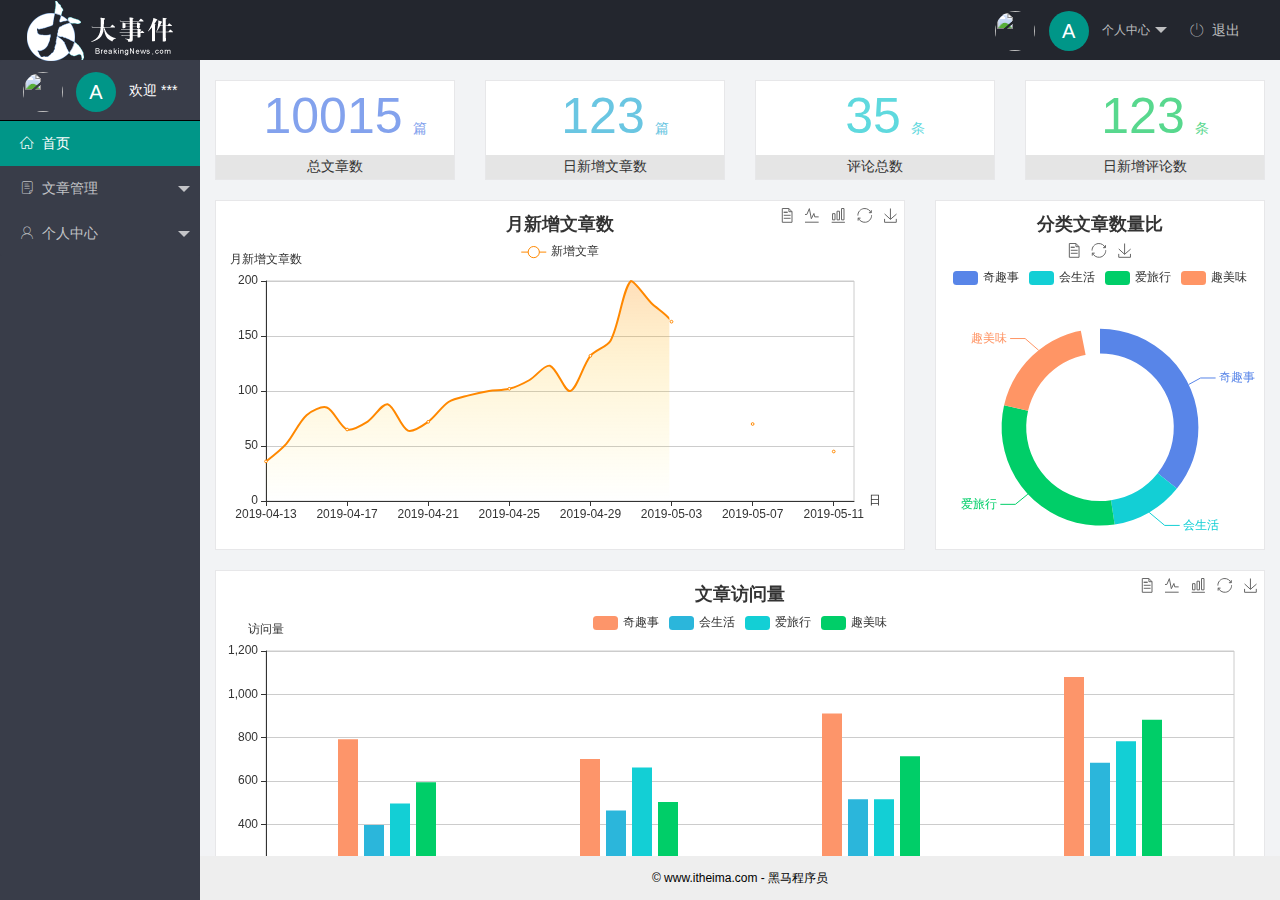
==== commit 4bb16e76: "完成了个人中心功能" ====
--- a/index.html
+++ b/index.html
@@ -62,9 +62,9 @@
                     <li class="layui-nav-item">
                         <a href="javascript:;"><span class="iconfont icon-user"></span>个人中心</a>
                         <dl class="layui-nav-child">
-                            <dd><a href="javascript:;"><i class="layui-icon layui-icon-app"></i>基本资料</a></dd>
-                            <dd><a href="javascript:;"><i class="layui-icon layui-icon-app"></i>更换头像</a></dd>
-                            <dd><a href="javascript:;"><i class="layui-icon layui-icon-app"></i>重置密码</a></dd>
+                            <dd><a href="/user/user_info.html" target="fm"><i class="layui-icon layui-icon-app"></i>基本资料</a></dd>
+                            <dd><a href="/user/user_avatar.html" target="fm"><i class="layui-icon layui-icon-app"></i>更换头像</a></dd>
+                            <dd><a href="/user/user_pwd.html" target="fm"><i class="layui-icon layui-icon-app"></i>重置密码</a></dd>
                         </dl>
                     </li>
                 </ul>
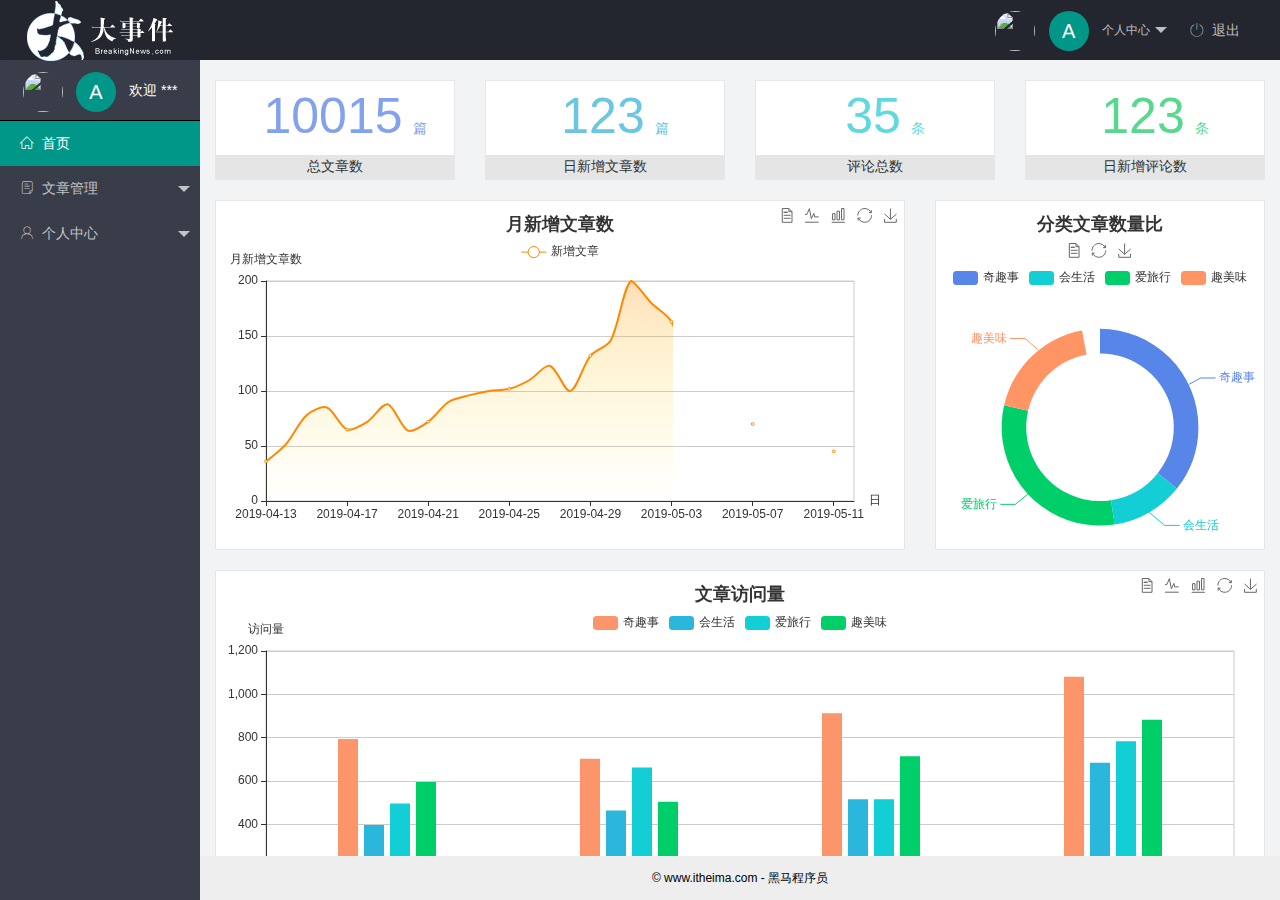
==== commit 916e4e0a: "再次修改了个人中心功能" ====
--- a/index.html
+++ b/index.html
@@ -25,9 +25,9 @@
                         <span class="text-avatar">A</span> 个人中心
                     </a>
                     <dl class="layui-nav-child">
-                        <dd><a href="">基本资料</a></dd>
-                        <dd><a href="">更换头像</a></dd>
-                        <dd><a href="">重置密码</a></dd>
+                        <dd><a href="/user/user_info.html" target="fm">基本资料</a></dd>
+                        <dd><a href="/user/user_avatar.html" target="fm">更换头像</a></dd>
+                        <dd><a href="/user/user_pwd.html" target="fm">重置密码</a></dd>
                     </dl>
                 </li>
                 <li class="layui-nav-item">
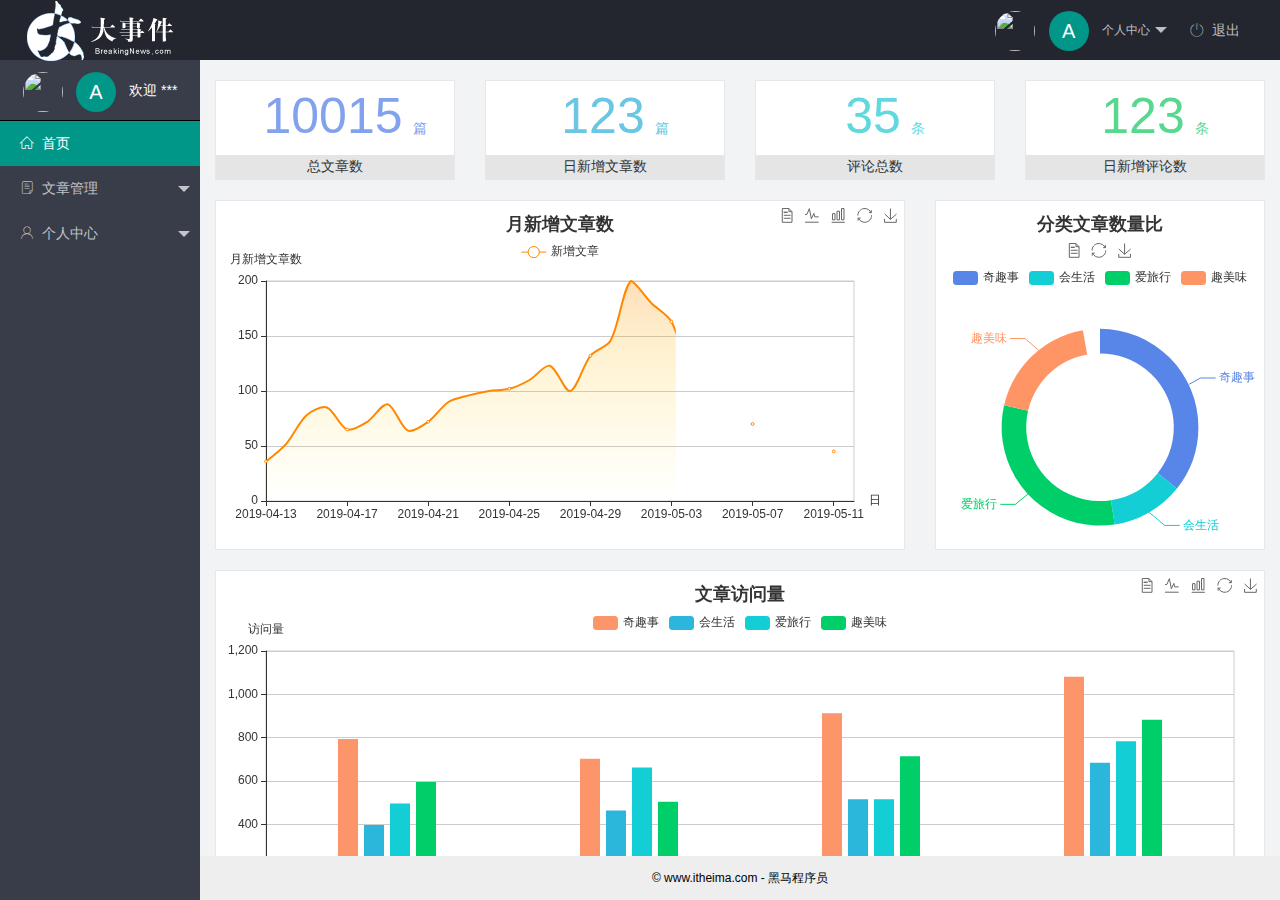
==== commit 66bb4260: "完成了文章管理功能" ====
--- a/index.html
+++ b/index.html
@@ -54,9 +54,9 @@
                     <li class="layui-nav-item">
                         <a class="" href="javascript:;"><span class="iconfont icon-16"></span>文章管理</a>
                         <dl class="layui-nav-child">
-                            <dd><a href="javascript:;"><i class="layui-icon layui-icon-app"></i>文章类别</a></dd>
-                            <dd><a href="javascript:;"><i class="layui-icon layui-icon-app"></i>文章列表</a></dd>
-                            <dd><a href="javascript:;"><i class="layui-icon layui-icon-app"></i>发表文章</a></dd>
+                            <dd><a href="/article/art_cate.html" target="fm"><i class="layui-icon layui-icon-app"></i>文章类别</a></dd>
+                            <dd><a id="art_list" href="/article/art_list.html" target="fm"><i class="layui-icon layui-icon-app"></i>文章列表</a></dd>
+                            <dd><a href="/article/art_pub.html" target="fm"><i class="layui-icon layui-icon-app"></i>发表文章</a></dd>
                         </dl>
                     </li>
                     <li class="layui-nav-item">
